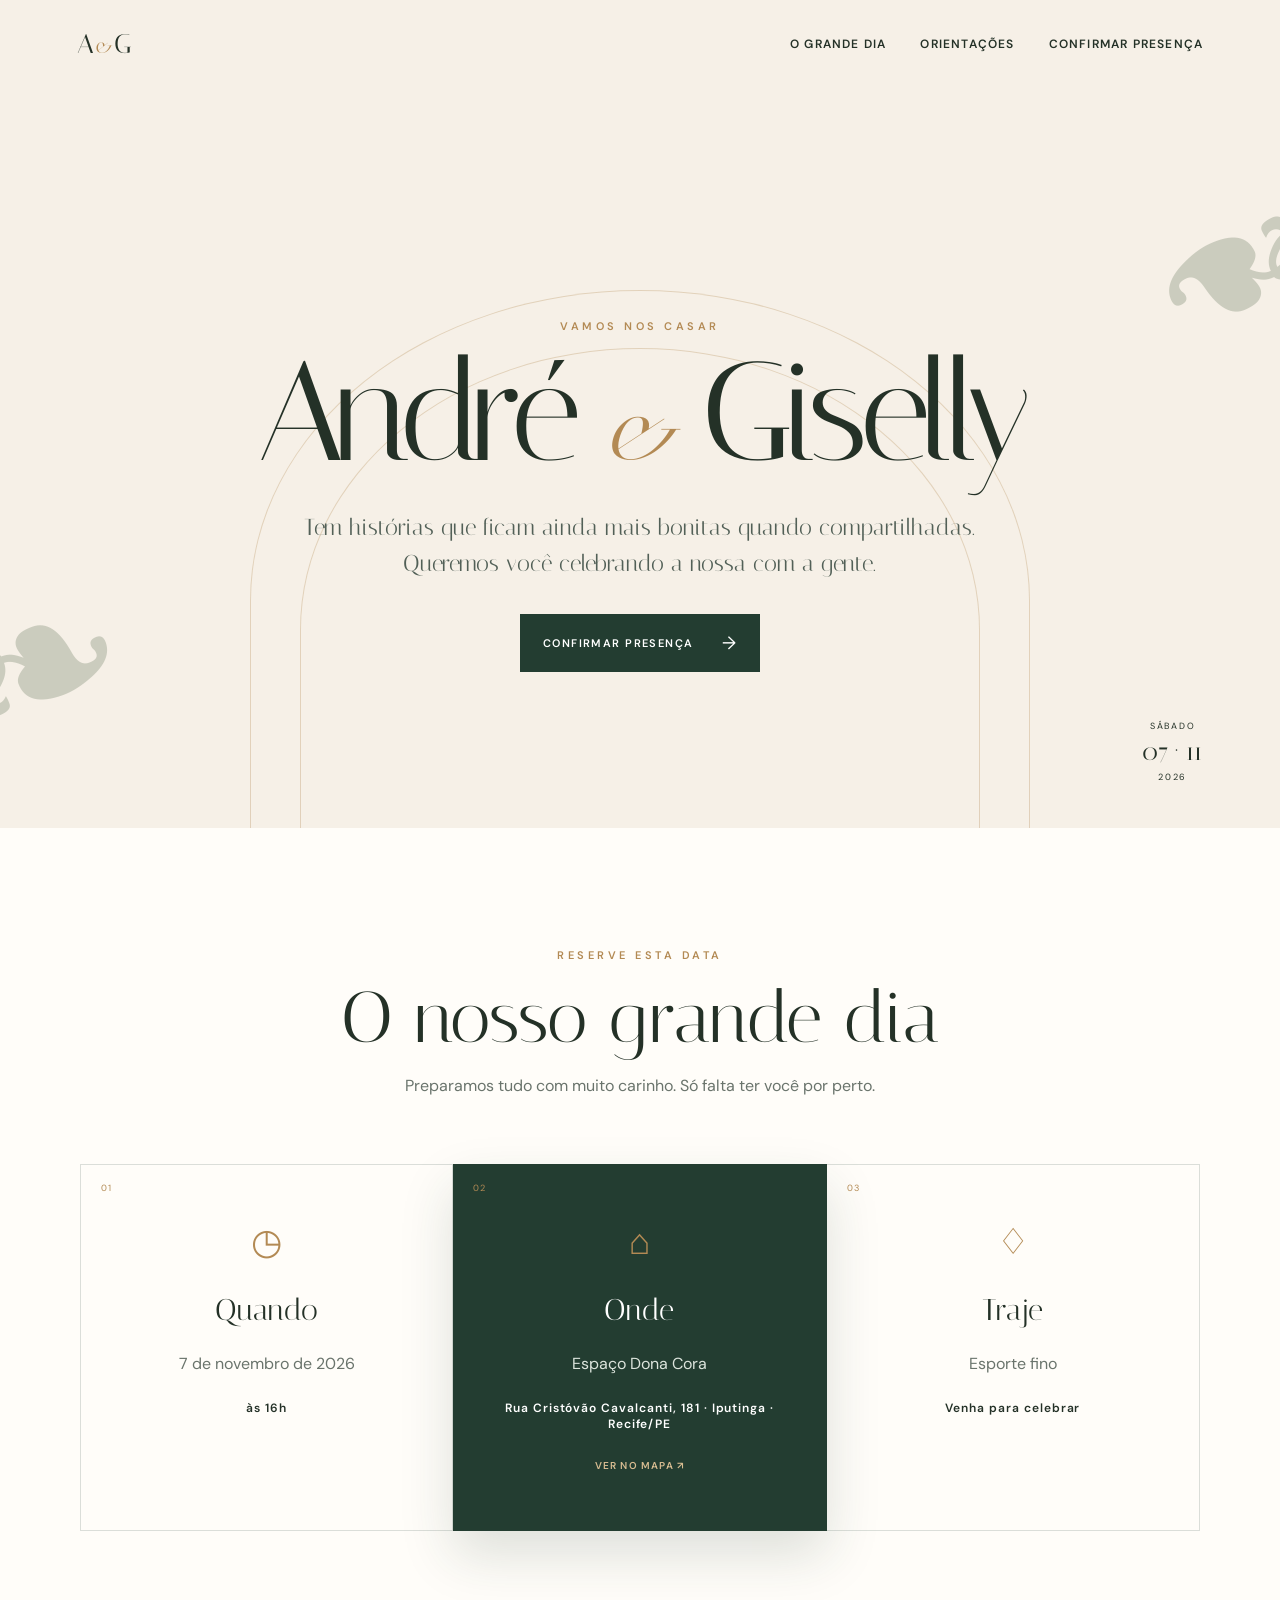
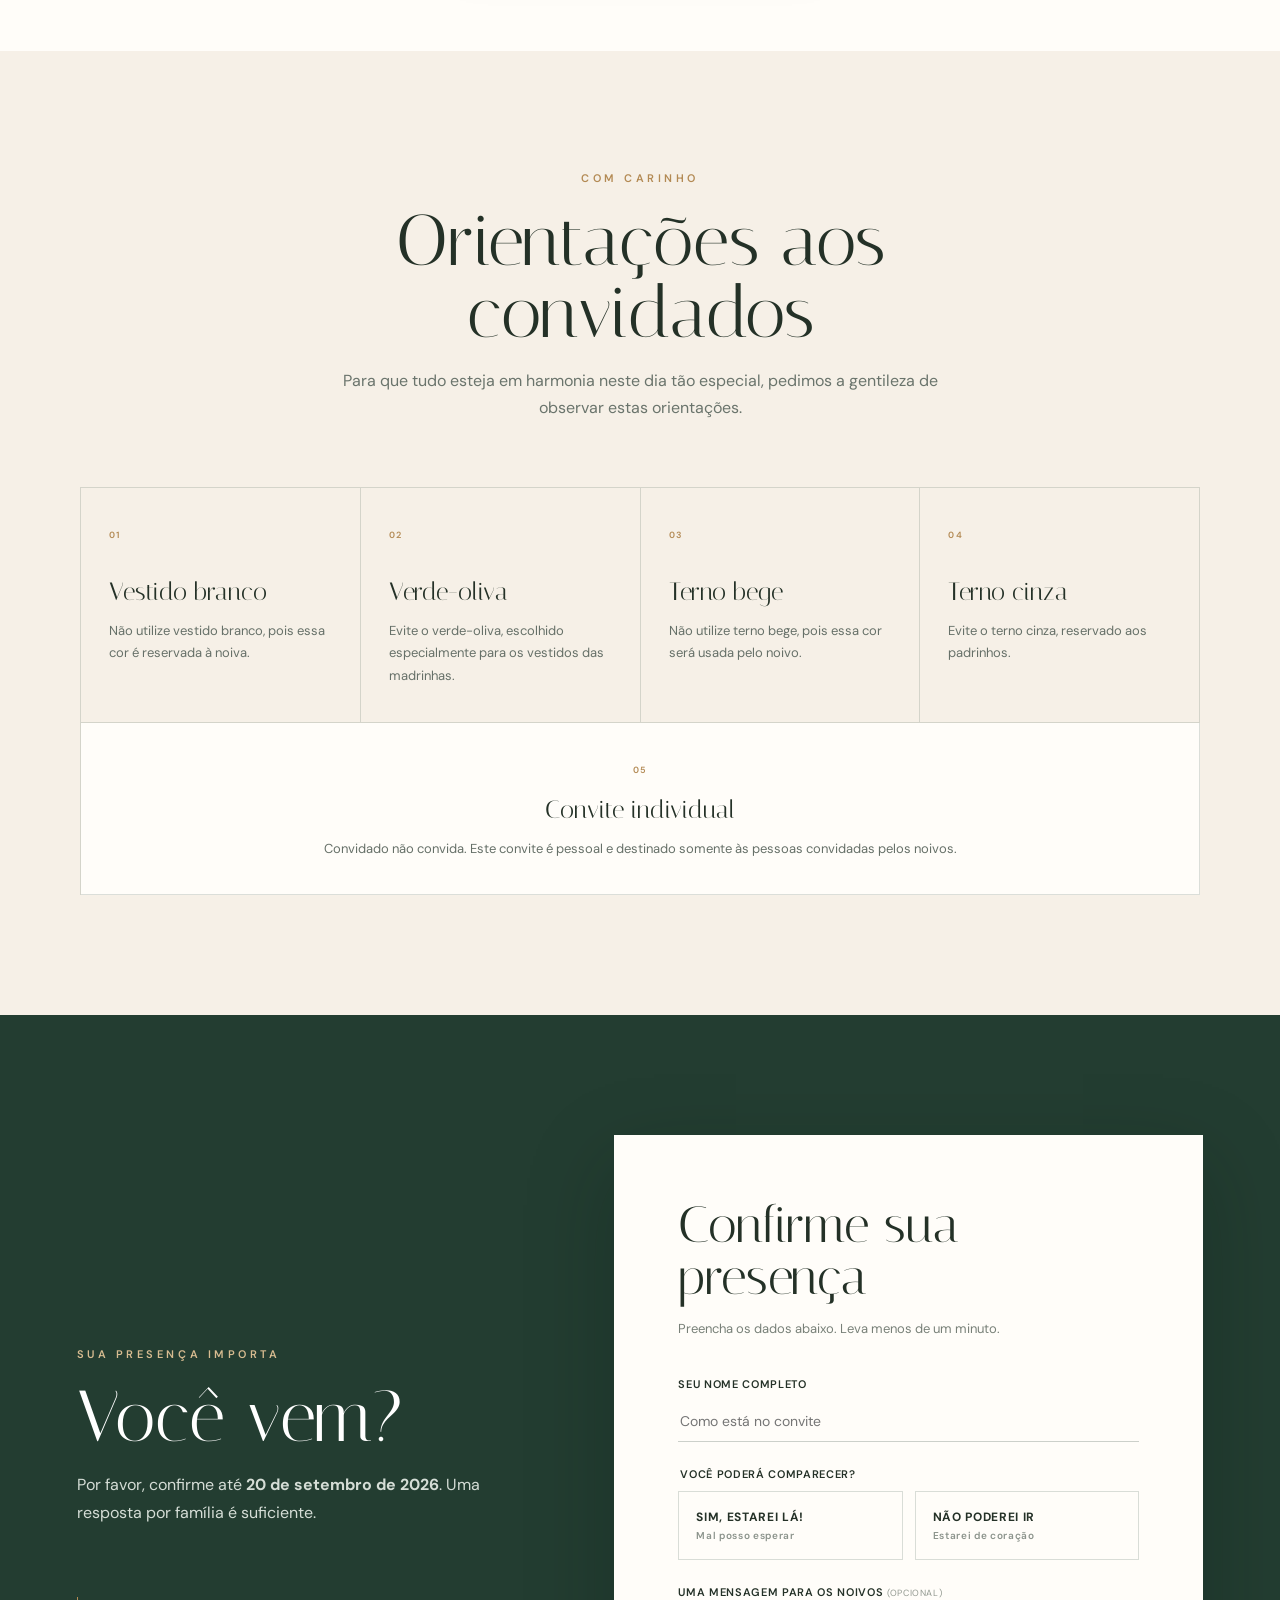
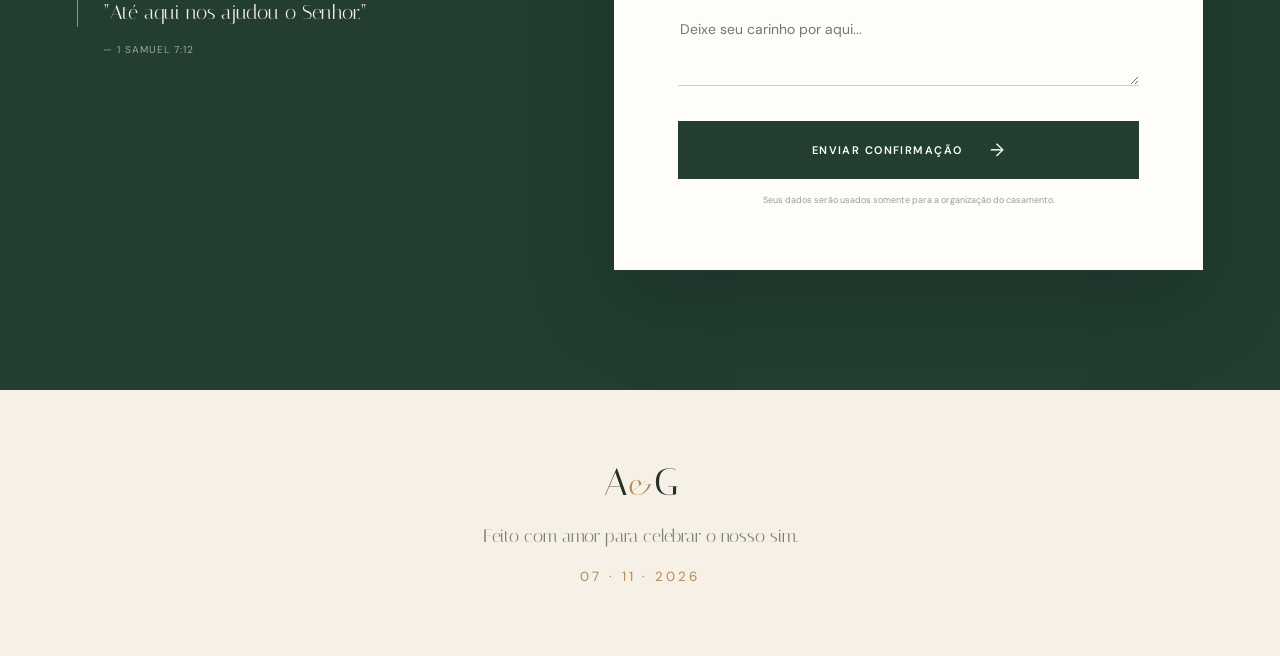
==== index.html @ a77121a8 "Adiciona links personalizados por família" ====
<!doctype html>
<html lang="pt-BR">
  <head>
    <meta charset="UTF-8" />
    <meta name="viewport" content="width=device-width, initial-scale=1.0" />
    <meta name="theme-color" content="#f7f2ea" />
    <meta name="description" content="Confirmação de presença para o nosso casamento." />
    <title>Nosso casamento | Confirme sua presença</title>
    <link rel="preconnect" href="https://fonts.googleapis.com" />
    <link rel="preconnect" href="https://fonts.gstatic.com" crossorigin />
    <link href="https://fonts.googleapis.com/css2?family=DM+Sans:wght@400;500;600&family=Italiana&display=swap" rel="stylesheet" />
    <link rel="stylesheet" href="styles.css" />
  </head>
  <body>
    <header class="hero" id="inicio">
      <nav class="nav" aria-label="Navegação principal">
        <a class="monogram" href="#inicio" aria-label="Início">A<span>&</span>G</a>
        <div class="nav-links">
          <a href="#detalhes">O grande dia</a>
          <a href="#orientacoes">Orientações</a>
          <a href="#confirmacao">Confirmar presença</a>
        </div>
      </nav>

      <div class="hero-art" aria-hidden="true">
        <div class="arch arch-one"></div>
        <div class="arch arch-two"></div>
        <span class="botanical botanical-one">❧</span>
        <span class="botanical botanical-two">❧</span>
      </div>

      <div class="hero-content reveal">
        <p class="eyebrow">Vamos nos casar</p>
        <h1><span id="nome-noiva">André</span> <i>&</i> <span id="nome-noivo">Giselly</span></h1>
        <p class="family-greeting hidden" id="family-greeting">Este convite foi preparado especialmente para <strong id="family-name"></strong>.</p>
        <p class="intro">Tem histórias que ficam ainda mais bonitas quando compartilhadas.<br />Queremos você celebrando a nossa com a gente.</p>
        <a class="button button-primary" href="#confirmacao">Confirmar presença <span>→</span></a>
      </div>

      <div class="hero-date" aria-label="Data do casamento">
        <span id="dia-semana">Sábado</span>
        <strong id="dia-mes">07 · 11</strong>
        <span id="ano">2026</span>
      </div>
    </header>

    <main>
      <section class="details section" id="detalhes">
        <div class="section-heading reveal">
          <p class="eyebrow">Reserve esta data</p>
          <h2>O nosso grande dia</h2>
          <p>Preparamos tudo com muito carinho. Só falta ter você por perto.</p>
        </div>

        <div class="detail-grid">
          <article class="detail-card reveal">
            <span class="card-number">01</span>
            <div class="line-icon" aria-hidden="true">◷</div>
            <h3>Quando</h3>
            <p id="data-completa">7 de novembro de 2026</p>
            <strong id="horario">às 16h</strong>
          </article>
          <article class="detail-card featured reveal">
            <span class="card-number">02</span>
            <div class="line-icon" aria-hidden="true">⌂</div>
            <h3>Onde</h3>
            <p id="local">Espaço Dona Cora</p>
            <strong id="endereco">Rua Cristóvão Cavalcanti, 181 · Iputinga · Recife/PE</strong>
            <a id="mapa-link" href="https://maps.google.com" target="_blank" rel="noreferrer">Ver no mapa ↗</a>
          </article>
          <article class="detail-card reveal">
            <span class="card-number">03</span>
            <div class="line-icon" aria-hidden="true">♢</div>
            <h3>Traje</h3>
            <p id="traje">Esporte fino</p>
            <strong>Venha para celebrar</strong>
          </article>
        </div>
      </section>

      <section class="guidelines section" id="orientacoes">
        <div class="section-heading reveal">
          <p class="eyebrow">Com carinho</p>
          <h2>Orientações aos convidados</h2>
          <p>Para que tudo esteja em harmonia neste dia tão especial, pedimos a gentileza de observar estas orientações.</p>
        </div>

        <div class="guideline-grid">
          <article class="guideline-card reveal">
            <span>01</span>
            <h3>Vestido branco</h3>
            <p>Não utilize vestido branco, pois essa cor é reservada à noiva.</p>
          </article>
          <article class="guideline-card reveal">
            <span>02</span>
            <h3>Verde-oliva</h3>
            <p>Evite o verde-oliva, escolhido especialmente para os vestidos das madrinhas.</p>
          </article>
          <article class="guideline-card reveal">
            <span>03</span>
            <h3>Terno bege</h3>
            <p>Não utilize terno bege, pois essa cor será usada pelo noivo.</p>
          </article>
          <article class="guideline-card reveal">
            <span>04</span>
            <h3>Terno cinza</h3>
            <p>Evite o terno cinza, reservado aos padrinhos.</p>
          </article>
          <article class="guideline-card invitation-note reveal">
            <span>05</span>
            <h3>Convite individual</h3>
            <p>Convidado não convida. Este convite é pessoal e destinado somente às pessoas convidadas pelos noivos.</p>
          </article>
        </div>
      </section>

      <section class="rsvp section" id="confirmacao">
        <div class="rsvp-copy reveal">
          <p class="eyebrow light">Sua presença importa</p>
          <h2>Você vem?</h2>
          <p>Por favor, confirme até <strong id="prazo">20 de setembro de 2026</strong>. Uma resposta por família é suficiente.</p>
          <blockquote>“Até aqui nos ajudou o Senhor.”</blockquote>
          <span>— 1 Samuel 7:12</span>
        </div>

        <div class="form-card reveal">
          <div id="form-view">
            <div class="form-header">
              <h2>Confirme sua presença</h2>
              <p>Preencha os dados abaixo. Leva menos de um minuto.</p>
            </div>

            <form id="rsvp-form">
              <div class="field">
                <label for="nome">Seu nome completo</label>
                <input id="nome" name="nome" type="text" autocomplete="name" placeholder="Como está no convite" required />
              </div>

              <fieldset class="field">
                <legend>Você poderá comparecer?</legend>
                <div class="choice-row">
                  <label class="choice">
                    <input type="radio" name="presenca" value="Sim" required />
                    <span><b>Sim, estarei lá!</b><small>Mal posso esperar</small></span>
                  </label>
                  <label class="choice">
                    <input type="radio" name="presenca" value="Não" required />
                    <span><b>Não poderei ir</b><small>Estarei de coração</small></span>
                  </label>
                </div>
              </fieldset>

              <div class="field">
                <label for="mensagem">Uma mensagem para os noivos <em>(opcional)</em></label>
                <textarea id="mensagem" name="mensagem" rows="3" placeholder="Deixe seu carinho por aqui..."></textarea>
              </div>

              <button class="button button-submit" type="submit">Enviar confirmação <span>→</span></button>
              <p class="privacy">Seus dados serão usados somente para a organização do casamento.</p>
            </form>
          </div>

          <div class="success hidden" id="success-view" role="status" aria-live="polite">
            <div class="success-mark">✓</div>
            <p class="eyebrow">Resposta recebida</p>
            <h2 id="success-title">Obrigado!</h2>
            <p id="success-message">Sua confirmação foi registrada com carinho.</p>
            <button class="text-button" id="edit-response" type="button">Editar minha resposta</button>
          </div>
        </div>
      </section>
    </main>

    <footer>
      <div class="monogram footer-mark">A<span>&</span>G</div>
      <p>Feito com amor para celebrar o nosso sim.</p>
      <small id="footer-date">07 · 11 · 2026</small>
    </footer>

    <script src="config.js"></script>
    <script src="script.js"></script>
  </body>
</html>
---- styles.css ----
:root {
  --cream: #f6f0e7;
  --paper: #fffdf9;
  --ink: #243127;
  --sage: #6f8068;
  --forest: #233d31;
  --gold: #b38a54;
  --line: rgba(35, 61, 49, 0.16);
  --serif: "Italiana", Georgia, serif;
  --sans: "DM Sans", Arial, sans-serif;
}

* { box-sizing: border-box; }
html { scroll-behavior: smooth; }
body { margin: 0; color: var(--ink); background: var(--cream); font-family: var(--sans); }
body { overflow-x: hidden; }
a { color: inherit; }
.hidden { display: none !important; }

.hero { min-height: 92vh; position: relative; overflow: hidden; display: grid; place-items: center; padding: 120px 6vw 90px; background: var(--cream); }
.nav { position: absolute; z-index: 4; top: 0; left: 0; width: 100%; padding: 28px 6vw; display: flex; align-items: center; justify-content: space-between; }
.monogram { font-family: var(--serif); font-size: 27px; text-decoration: none; letter-spacing: -.08em; }
.monogram span { color: var(--gold); font-size: .7em; margin: 0 4px; }
.nav-links { display: flex; gap: 34px; }
.nav-links a { font-size: 12px; font-weight: 600; letter-spacing: .1em; text-decoration: none; text-transform: uppercase; }
.nav-links a:hover { color: var(--gold); }

.hero-content { z-index: 2; text-align: center; max-width: 900px; }
.eyebrow { margin: 0 0 20px; color: var(--gold); font-size: 11px; font-weight: 600; letter-spacing: .32em; text-transform: uppercase; }
.hero h1 { margin: 0; font-family: var(--serif); font-size: clamp(72px, 11vw, 150px); font-weight: 400; letter-spacing: -.06em; line-height: .85; }
.hero h1 i { color: var(--gold); font-size: .55em; font-weight: 400; }
.family-greeting { max-width: 620px; margin: 28px auto -15px; color: var(--forest); font-size: 12px; letter-spacing: .08em; line-height: 1.6; text-transform: uppercase; }
.family-greeting strong { color: var(--gold); font-weight: 600; }
.intro { margin: 38px auto 32px; color: #526057; font-family: var(--serif); font-size: clamp(18px, 2vw, 23px); line-height: 1.55; }
.button { border: 0; cursor: pointer; display: inline-flex; justify-content: center; align-items: center; gap: 28px; padding: 17px 23px; font: 600 11px var(--sans); letter-spacing: .13em; text-decoration: none; text-transform: uppercase; transition: .25s ease; }
.button-primary, .button-submit { color: white; background: var(--forest); }
.button:hover { transform: translateY(-2px); background: var(--gold); }
.button span { font-size: 18px; font-weight: 400; }

.hero-art .arch { position: absolute; border: 1px solid rgba(179, 138, 84, .3); border-bottom: 0; border-radius: 50% 50% 0 0; }
.arch-one { width: min(70vw, 780px); height: 75%; left: 50%; bottom: -10%; transform: translateX(-50%); }
.arch-two { width: min(61vw, 680px); height: 68%; left: 50%; bottom: -10%; transform: translateX(-50%); }
.botanical { position: absolute; color: rgba(111, 128, 104, .32); font-size: 210px; font-family: serif; }
.botanical-one { left: -50px; bottom: 5%; transform: rotate(-20deg); }
.botanical-two { right: -45px; top: 18%; transform: rotate(155deg); }
.hero-date { position: absolute; right: 6vw; bottom: 45px; display: grid; text-align: center; text-transform: uppercase; }
.hero-date span { font-size: 9px; letter-spacing: .2em; }
.hero-date strong { padding: 5px 0; font-family: var(--serif); font-size: 25px; font-weight: 400; }

.section { padding: 120px 6vw; }
.details { background: var(--paper); }
.section-heading { max-width: 650px; margin: 0 auto 65px; text-align: center; }
.section-heading h2, .rsvp h2, .form-header h2, .success h2 { margin: 0 0 18px; font: 400 clamp(44px, 6vw, 72px)/1 var(--serif); }
.section-heading > p:last-child { color: #6a746c; line-height: 1.7; }
.detail-grid { display: grid; grid-template-columns: repeat(3, 1fr); max-width: 1120px; margin: auto; }
.detail-card { min-height: 330px; position: relative; padding: 56px 38px; border: 1px solid var(--line); text-align: center; }
.detail-card + .detail-card { border-left: 0; }
.detail-card.featured { color: white; background: var(--forest); transform: translateY(-16px); border-color: var(--forest); box-shadow: 0 24px 50px rgba(35, 61, 49, .15); }
.card-number { position: absolute; top: 17px; left: 20px; color: var(--gold); font-size: 9px; letter-spacing: .12em; }
.line-icon { height: 57px; color: var(--gold); font: 36px var(--serif); }
.detail-card h3 { margin: 14px 0 24px; font: 400 30px var(--serif); }
.detail-card p { min-height: 40px; margin: 0 0 8px; color: #6a746c; line-height: 1.5; }
.detail-card.featured p { color: #dce4dc; }
.detail-card strong { display: block; font-size: 12px; font-weight: 600; letter-spacing: .08em; }
.detail-card a { display: inline-block; margin-top: 27px; color: #d7bc91; font-size: 10px; font-weight: 600; letter-spacing: .12em; text-decoration: none; text-transform: uppercase; }

.guidelines { background: var(--cream); }
.guideline-grid { display: grid; grid-template-columns: repeat(4, 1fr); max-width: 1120px; margin: auto; border-top: 1px solid var(--line); border-left: 1px solid var(--line); }
.guideline-card { min-height: 235px; padding: 34px 28px; border-right: 1px solid var(--line); border-bottom: 1px solid var(--line); }
.guideline-card > span { color: var(--gold); font-size: 9px; font-weight: 600; letter-spacing: .16em; }
.guideline-card h3 { margin: 35px 0 14px; font: 400 25px/1.15 var(--serif); }
.guideline-card p { margin: 0; color: #667068; font-size: 13px; line-height: 1.7; }
.guideline-card.invitation-note { grid-column: 1 / -1; min-height: auto; text-align: center; background: var(--paper); }
.guideline-card.invitation-note h3 { margin-top: 18px; }
.guideline-card.invitation-note p { max-width: 650px; margin: auto; }

.rsvp { display: grid; grid-template-columns: .85fr 1.15fr; gap: 8vw; align-items: center; color: white; background: var(--forest); }
.eyebrow.light { color: #d7bc91; }
.rsvp-copy > p:nth-of-type(2) { max-width: 440px; color: #d5ddd6; line-height: 1.75; }
.rsvp-copy blockquote { margin: 70px 0 10px; padding-left: 25px; border-left: 1px solid var(--gold); color: #f5eee4; font: 400 20px/1.5 var(--serif); }
.rsvp-copy > span { margin-left: 26px; color: #9baa9e; font-size: 10px; letter-spacing: .1em; text-transform: uppercase; }
.form-card { min-height: 650px; padding: clamp(30px, 5vw, 64px); color: var(--ink); background: var(--paper); box-shadow: 0 30px 80px rgba(8, 25, 18, .25); }
.form-header { margin-bottom: 40px; }
.form-header > span { float: right; color: var(--gold); font: 28px var(--serif); letter-spacing: .1em; }
.form-header h2 { font-size: clamp(37px, 4vw, 52px); }
.form-header p { color: #788078; font-size: 13px; }
.field { margin: 0 0 25px; padding: 0; border: 0; }
.field label, .field legend { display: block; margin-bottom: 10px; font-size: 11px; font-style: normal; font-weight: 600; letter-spacing: .06em; text-transform: uppercase; }
.field em { color: #929990; font-size: 9px; font-style: normal; font-weight: 400; }
input, select, textarea { width: 100%; border: 0; border-bottom: 1px solid #ccd0ca; border-radius: 0; outline: 0; padding: 11px 2px; color: var(--ink); background: transparent; font: 14px var(--sans); }
textarea { resize: vertical; }
input:focus, select:focus, textarea:focus { border-color: var(--gold); }
input[readonly] { color: #59665c; background: #f7f3ec; cursor: default; }
.field > small { display: block; margin-top: 7px; color: #929990; font-size: 10px; }
.choice-row { display: grid; grid-template-columns: 1fr 1fr; gap: 12px; }
.choice { cursor: pointer; margin: 0 !important; }
.choice input { position: absolute; opacity: 0; pointer-events: none; }
.choice span { display: block; padding: 17px; border: 1px solid #d9ddd7; transition: .2s; }
.choice b, .choice small { display: block; }
.choice b { margin-bottom: 4px; font-size: 12px; }
.choice small { color: #8b938b; font-size: 10px; text-transform: none; }
.choice input:checked + span { border-color: var(--gold); background: #f8f2e9; box-shadow: inset 0 0 0 1px var(--gold); }
.button-submit { width: 100%; margin-top: 5px; }
.privacy { margin: 15px 0 0; color: #979e97; font-size: 9px; text-align: center; }
.success { min-height: 525px; display: flex; flex-direction: column; align-items: center; justify-content: center; text-align: center; }
.success-mark { width: 70px; height: 70px; display: grid; place-items: center; margin-bottom: 28px; border: 1px solid var(--gold); border-radius: 50%; color: var(--gold); font-size: 28px; }
.success p:last-of-type { max-width: 360px; color: #6f786f; line-height: 1.6; }
.text-button { margin-top: 25px; padding: 8px; border: 0; border-bottom: 1px solid var(--ink); cursor: pointer; background: transparent; color: var(--ink); font: 600 10px var(--sans); letter-spacing: .1em; text-transform: uppercase; }

footer { padding: 70px 20px; text-align: center; background: var(--cream); }
.footer-mark { margin-bottom: 20px; font-size: 38px; }
footer p { color: #788078; font: 18px var(--serif); }
footer small { color: var(--gold); letter-spacing: .22em; }
.reveal { opacity: 0; transform: translateY(18px); transition: opacity .7s ease, transform .7s ease; }
.reveal.visible { opacity: 1; transform: none; }

@media (max-width: 800px) {
  .nav { padding: 20px 22px; }
  .nav-links { gap: 0; }
  .nav-links a:not(:last-child) { display: none; }
  .nav-links a:last-child { display: block; padding: 11px 13px; border: 1px solid var(--forest); font-size: 9px; }
  .hero { min-height: 780px; padding: 105px 22px 100px; }
  .hero h1 { font-size: clamp(65px, 22vw, 100px); }
  .hero h1 span { display: block; }
  .hero h1 i { display: block; margin: 8px; }
  .arch-one { width: 120vw; }
  .arch-two { width: 100vw; }
  .hero-date { right: 24px; bottom: 28px; }
  .section { padding: 85px 22px; }
  .section-heading { margin-bottom: 42px; }
  .detail-grid { grid-template-columns: 1fr; gap: 14px; }
  .detail-card + .detail-card { border-left: 1px solid var(--line); }
  .detail-card.featured { transform: none; }
  .guideline-grid { grid-template-columns: 1fr 1fr; }
  .guideline-card.invitation-note { grid-column: 1 / -1; }
  .rsvp { grid-template-columns: 1fr; gap: 55px; }
  .rsvp-copy blockquote { margin-top: 45px; }
  .form-card { padding: 36px 24px; }
  .choice-row { grid-template-columns: 1fr; }
  input, select, textarea { font-size: 16px; }
}

@media (max-width: 520px) {
  .hero { min-height: 700px; }
  .hero h1 { font-size: clamp(58px, 20vw, 82px); }
  .hero-content .eyebrow { margin-bottom: 16px; }
  .intro { margin: 26px auto 25px; font-size: 17px; }
  .family-greeting { margin: 22px auto -8px; font-size: 10px; }
  .button-primary { width: 100%; max-width: 310px; }
  .hero-date { right: 18px; bottom: 20px; }
  .botanical { font-size: 140px; }
  .section { padding: 68px 18px; }
  .section-heading h2, .rsvp h2, .form-header h2, .success h2 { font-size: clamp(38px, 13vw, 52px); }
  .detail-card { min-height: auto; padding: 45px 24px 38px; }
  .guideline-grid { grid-template-columns: 1fr; }
  .guideline-card.invitation-note { grid-column: auto; text-align: left; }
  .guideline-card { min-height: auto; padding: 28px 24px; }
  .guideline-card h3 { margin-top: 20px; }
  .rsvp { gap: 38px; }
  .rsvp-copy blockquote { margin-top: 34px; }
  .form-card { min-height: 0; padding: 30px 18px; }
  .form-header { margin-bottom: 30px; }
  .form-header > span { float: none; display: block; margin-bottom: 12px; }
  .button-submit { gap: 16px; padding-inline: 14px; }
  footer { padding: 52px 18px; }
}

@media (prefers-reduced-motion: reduce) {
  html { scroll-behavior: auto; }
  *, *::before, *::after { transition: none !important; }
  .reveal { opacity: 1; transform: none; }
}
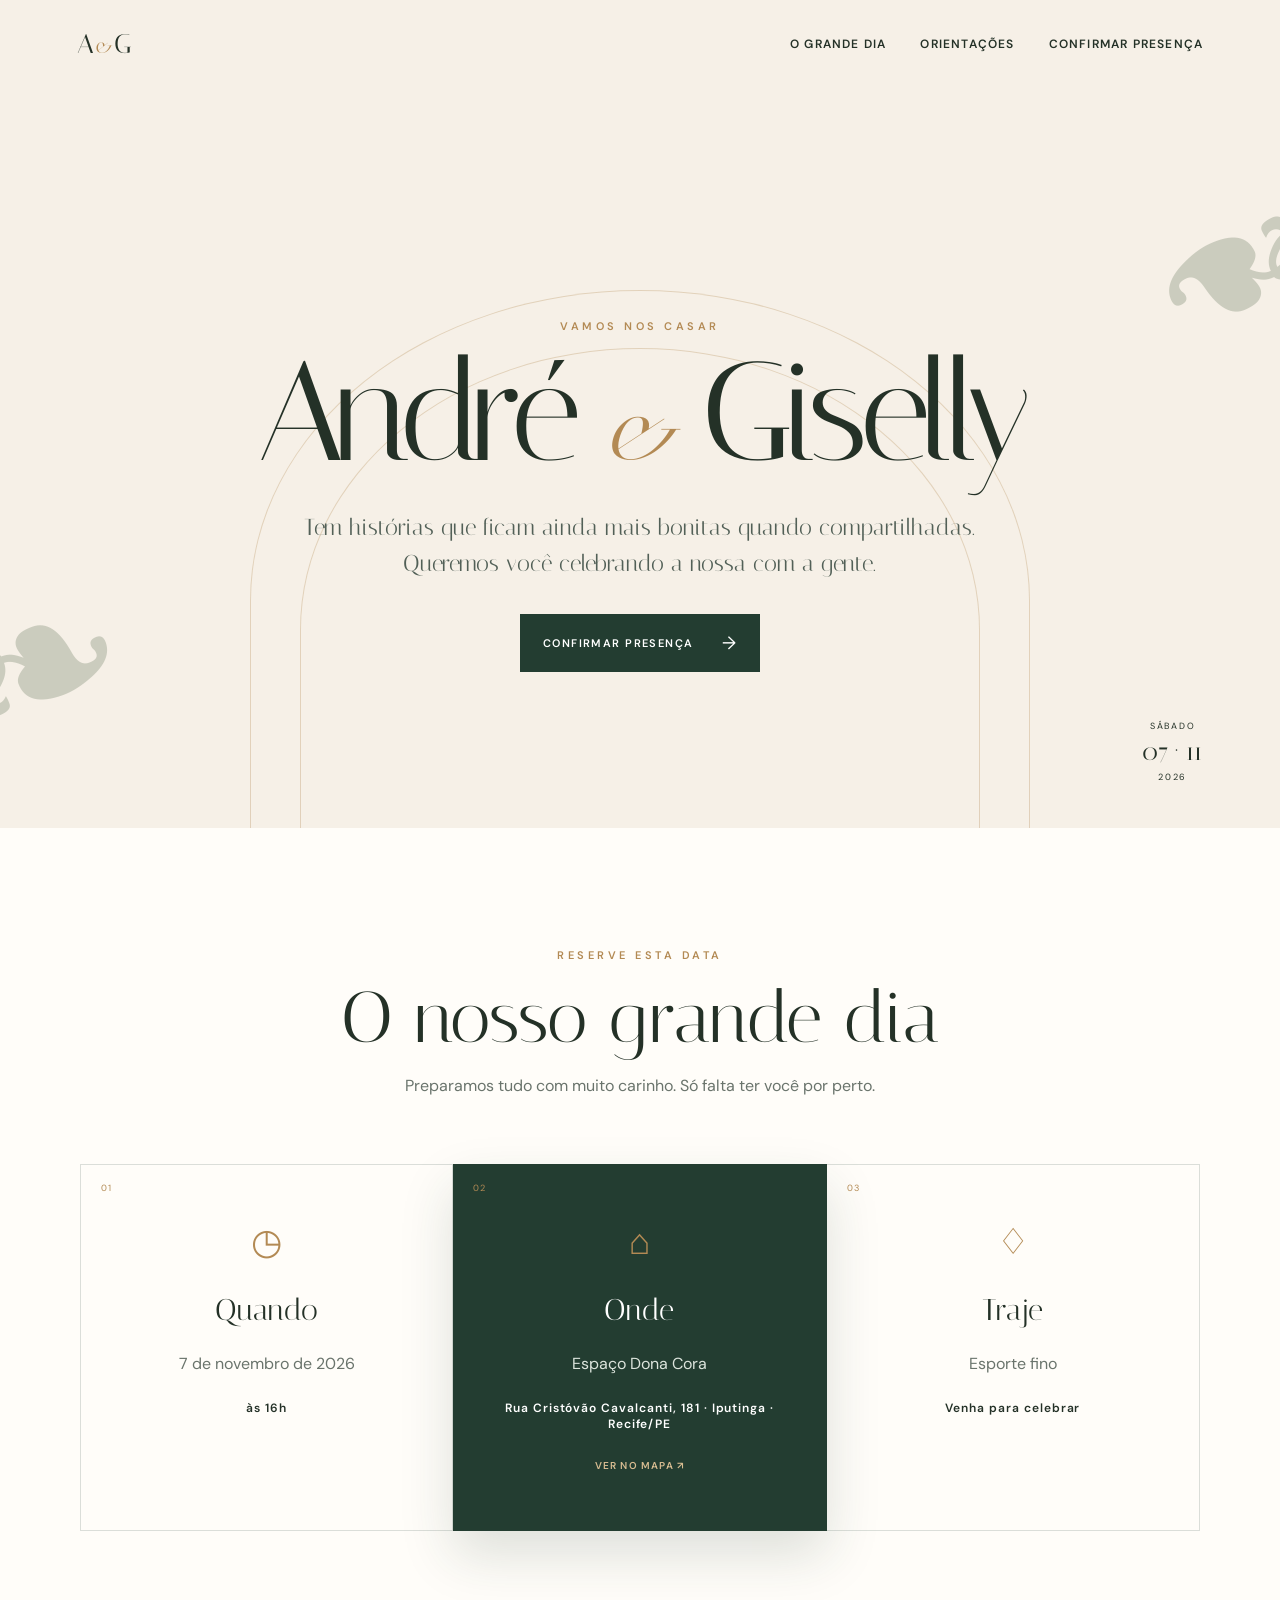
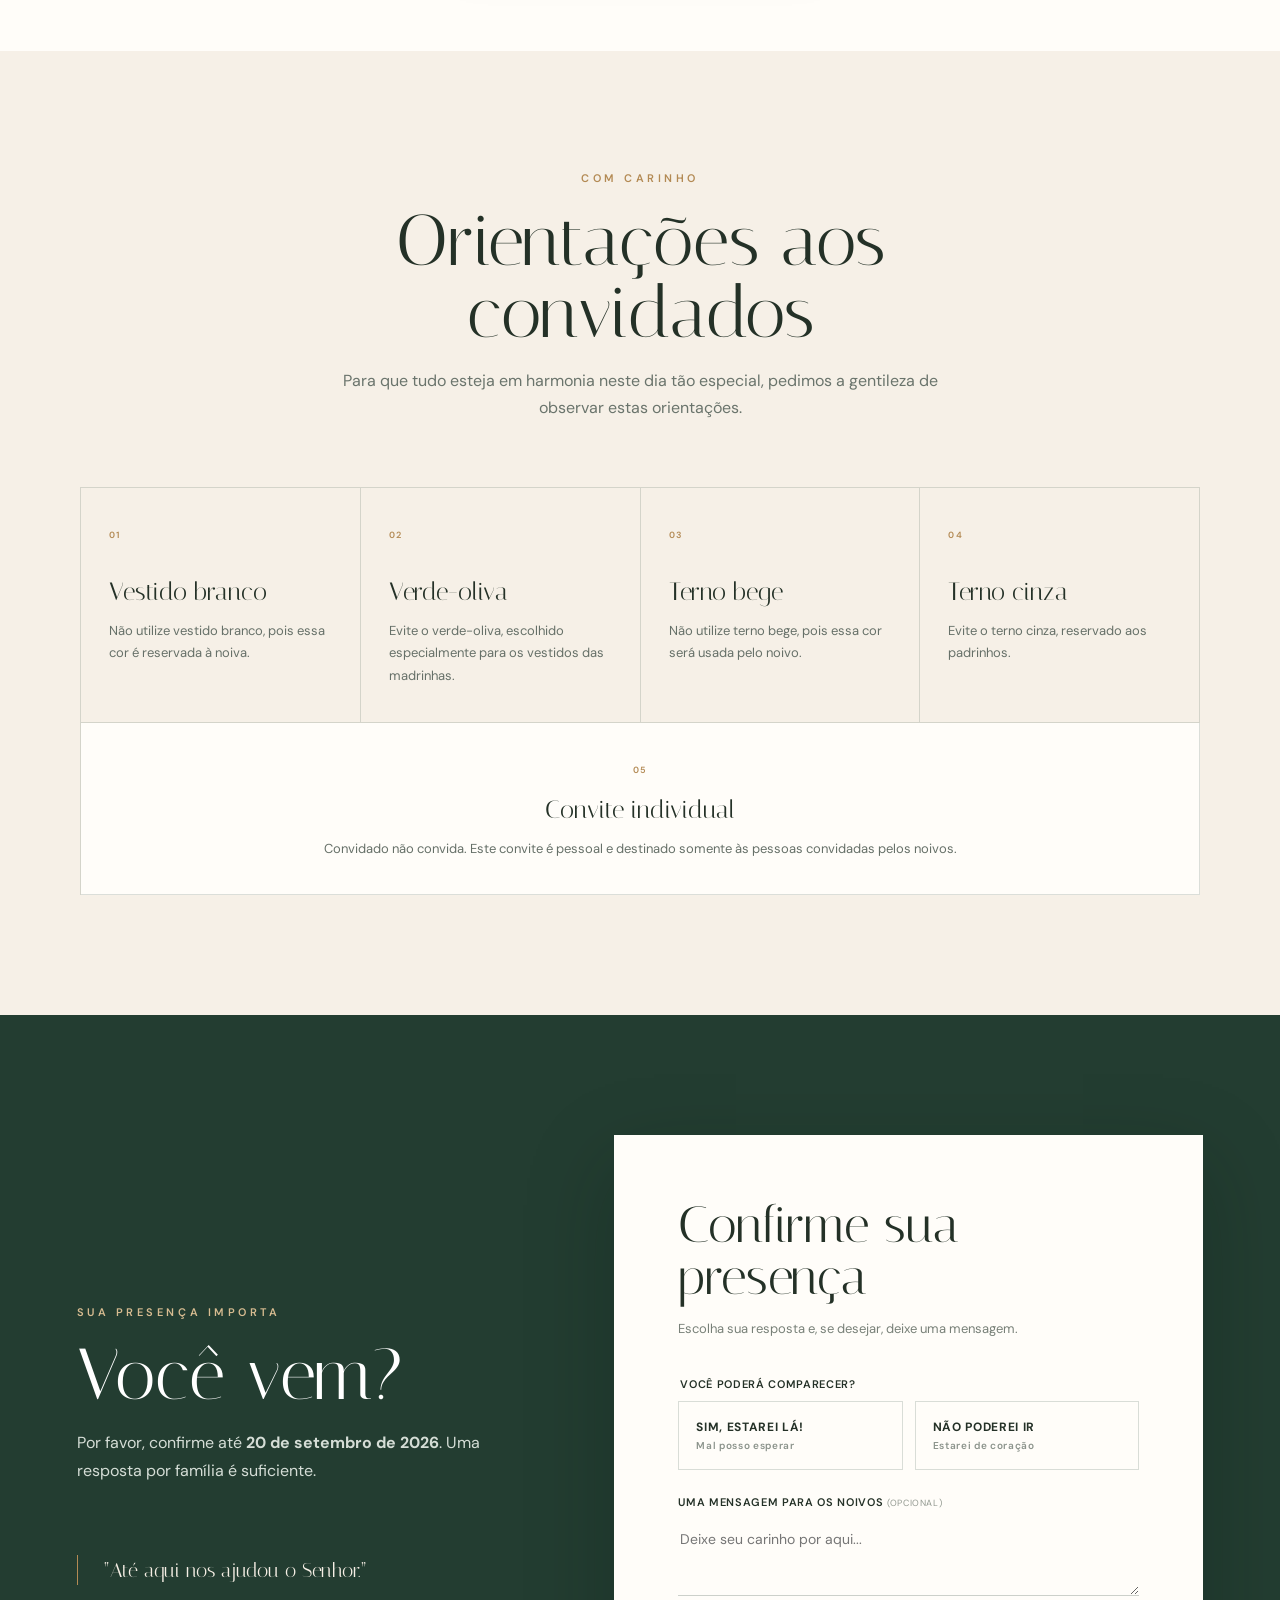
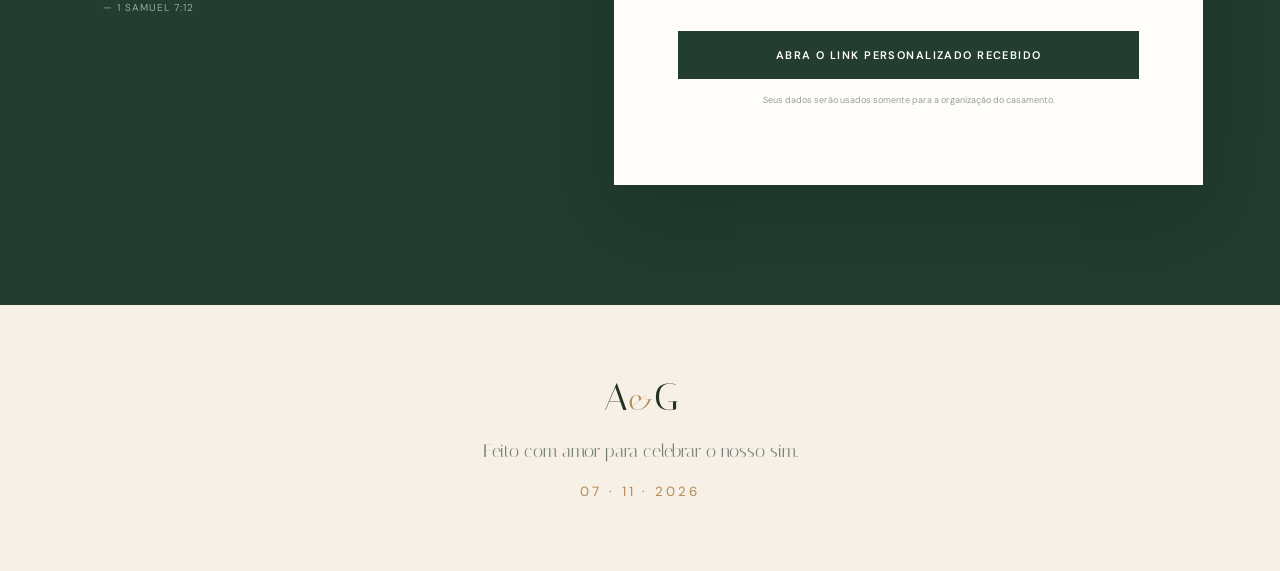
==== commit c0236734: "Personaliza convite com nomes dos convidados" ====
--- a/index.html
+++ b/index.html
@@ -9,7 +9,7 @@
     <link rel="preconnect" href="https://fonts.googleapis.com" />
     <link rel="preconnect" href="https://fonts.gstatic.com" crossorigin />
     <link href="https://fonts.googleapis.com/css2?family=DM+Sans:wght@400;500;600&family=Italiana&display=swap" rel="stylesheet" />
-    <link rel="stylesheet" href="styles.css" />
+    <link rel="stylesheet" href="styles.css?v=20260821-4" />
   </head>
   <body>
     <header class="hero" id="inicio">
@@ -32,7 +32,11 @@
       <div class="hero-content reveal">
         <p class="eyebrow">Vamos nos casar</p>
         <h1><span id="nome-noiva">André</span> <i>&</i> <span id="nome-noivo">Giselly</span></h1>
-        <p class="family-greeting hidden" id="family-greeting">Este convite foi preparado especialmente para <strong id="family-name"></strong>.</p>
+        <div class="guest-highlight hidden" id="guest-highlight">
+          <span>Convidamos com carinho</span>
+          <strong id="guest-names"></strong>
+          <small>para celebrar este momento conosco</small>
+        </div>
         <p class="intro">Tem histórias que ficam ainda mais bonitas quando compartilhadas.<br />Queremos você celebrando a nossa com a gente.</p>
         <a class="button button-primary" href="#confirmacao">Confirmar presença <span>→</span></a>
       </div>
@@ -127,15 +131,10 @@
           <div id="form-view">
             <div class="form-header">
               <h2>Confirme sua presença</h2>
-              <p>Preencha os dados abaixo. Leva menos de um minuto.</p>
+              <p>Escolha sua resposta e, se desejar, deixe uma mensagem.</p>
             </div>
 
             <form id="rsvp-form">
-              <div class="field">
-                <label for="nome">Seu nome completo</label>
-                <input id="nome" name="nome" type="text" autocomplete="name" placeholder="Como está no convite" required />
-              </div>
-
               <fieldset class="field">
                 <legend>Você poderá comparecer?</legend>
                 <div class="choice-row">
@@ -177,7 +176,7 @@
       <small id="footer-date">07 · 11 · 2026</small>
     </footer>
 
-    <script src="config.js"></script>
-    <script src="script.js"></script>
+    <script src="config.js?v=20260821-4"></script>
+    <script src="script.js?v=20260821-4"></script>
   </body>
 </html>
--- a/styles.css
+++ b/styles.css
@@ -29,8 +29,9 @@
 .eyebrow { margin: 0 0 20px; color: var(--gold); font-size: 11px; font-weight: 600; letter-spacing: .32em; text-transform: uppercase; }
 .hero h1 { margin: 0; font-family: var(--serif); font-size: clamp(72px, 11vw, 150px); font-weight: 400; letter-spacing: -.06em; line-height: .85; }
 .hero h1 i { color: var(--gold); font-size: .55em; font-weight: 400; }
-.family-greeting { max-width: 620px; margin: 28px auto -15px; color: var(--forest); font-size: 12px; letter-spacing: .08em; line-height: 1.6; text-transform: uppercase; }
-.family-greeting strong { color: var(--gold); font-weight: 600; }
+.guest-highlight { width: min(620px, 100%); margin: 30px auto -12px; padding: 22px 28px; border-top: 1px solid var(--gold); border-bottom: 1px solid var(--gold); background: rgba(255, 253, 249, .72); }
+.guest-highlight span, .guest-highlight small { display: block; color: #68736a; font-size: 9px; font-weight: 600; letter-spacing: .18em; text-transform: uppercase; }
+.guest-highlight strong { display: block; margin: 9px 0 8px; color: var(--forest); font: 400 clamp(28px, 4vw, 45px)/1.12 var(--serif); }
 .intro { margin: 38px auto 32px; color: #526057; font-family: var(--serif); font-size: clamp(18px, 2vw, 23px); line-height: 1.55; }
 .button { border: 0; cursor: pointer; display: inline-flex; justify-content: center; align-items: center; gap: 28px; padding: 17px 23px; font: 600 11px var(--sans); letter-spacing: .13em; text-decoration: none; text-transform: uppercase; transition: .25s ease; }
 .button-primary, .button-submit { color: white; background: var(--forest); }
@@ -145,7 +146,8 @@
   .hero h1 { font-size: clamp(58px, 20vw, 82px); }
   .hero-content .eyebrow { margin-bottom: 16px; }
   .intro { margin: 26px auto 25px; font-size: 17px; }
-  .family-greeting { margin: 22px auto -8px; font-size: 10px; }
+  .guest-highlight { margin: 22px auto -7px; padding: 18px 14px; }
+  .guest-highlight strong { font-size: clamp(27px, 9vw, 38px); }
   .button-primary { width: 100%; max-width: 310px; }
   .hero-date { right: 18px; bottom: 20px; }
   .botanical { font-size: 140px; }
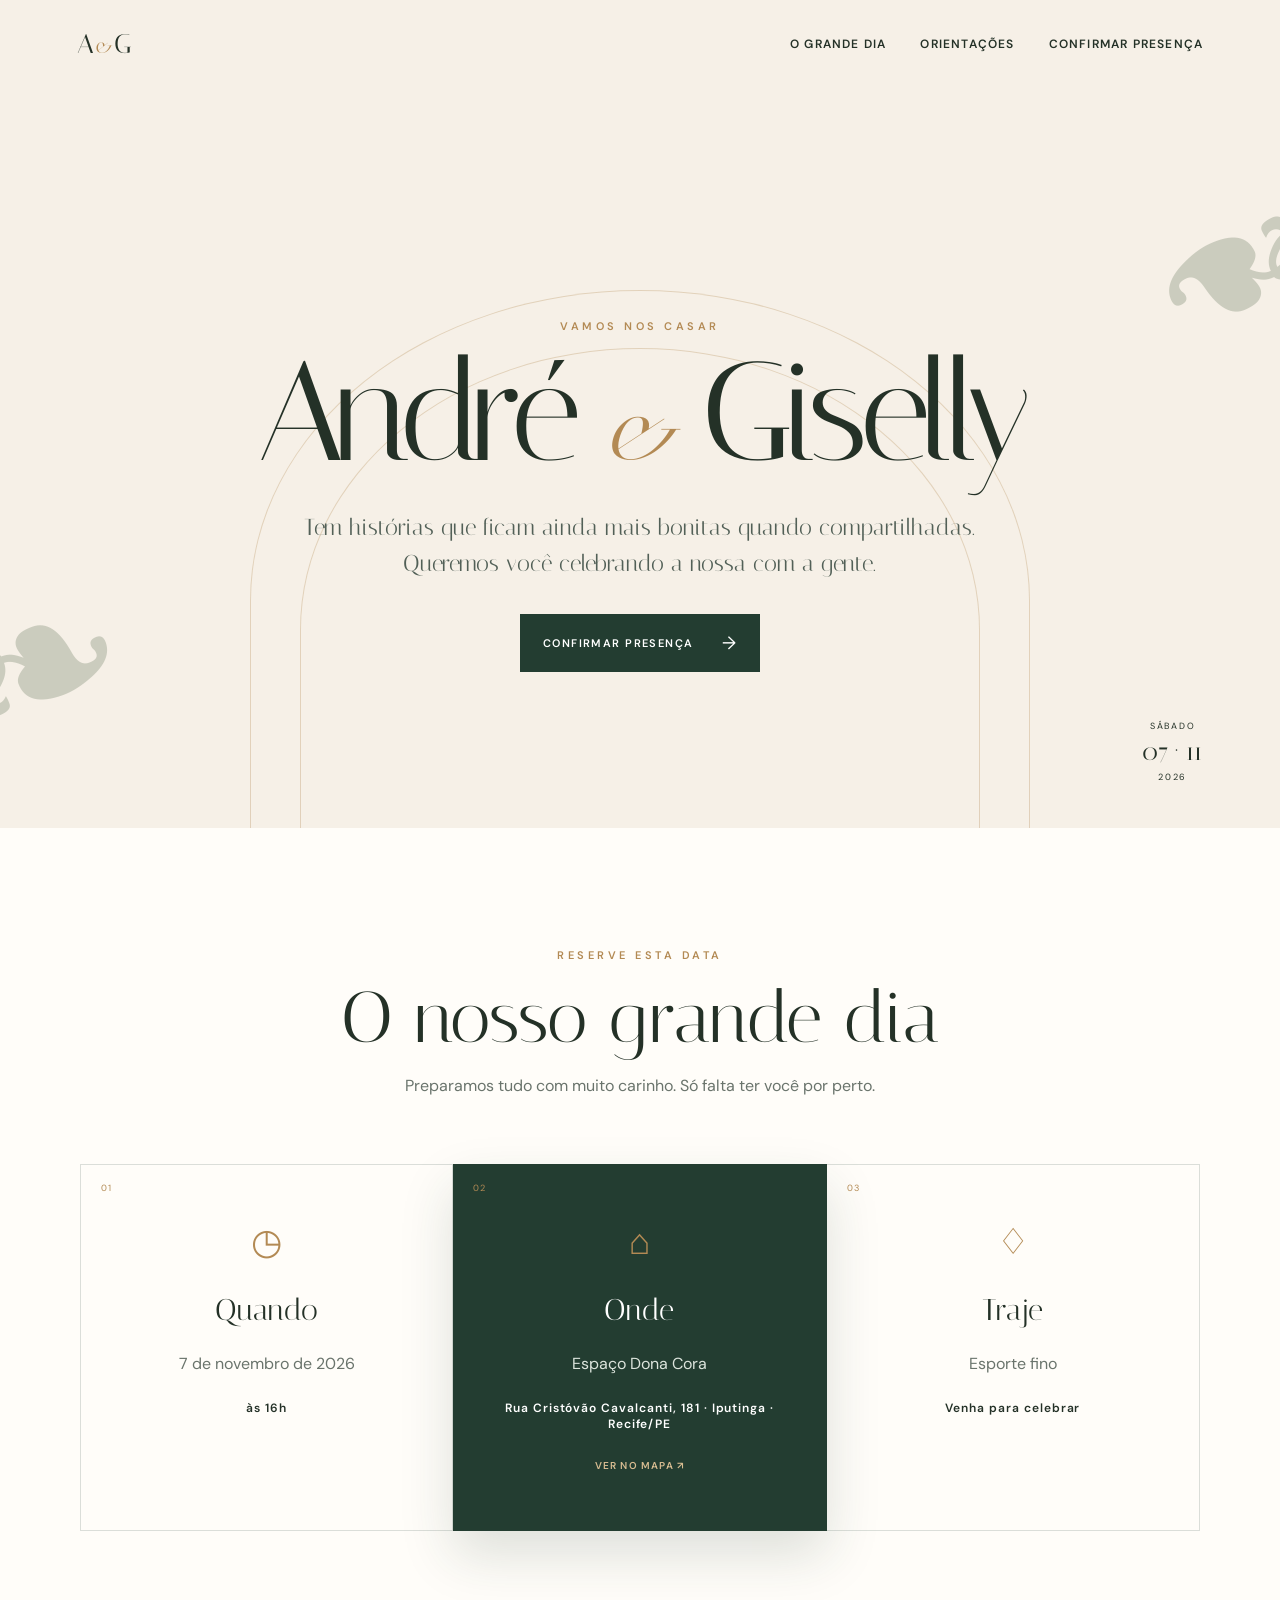
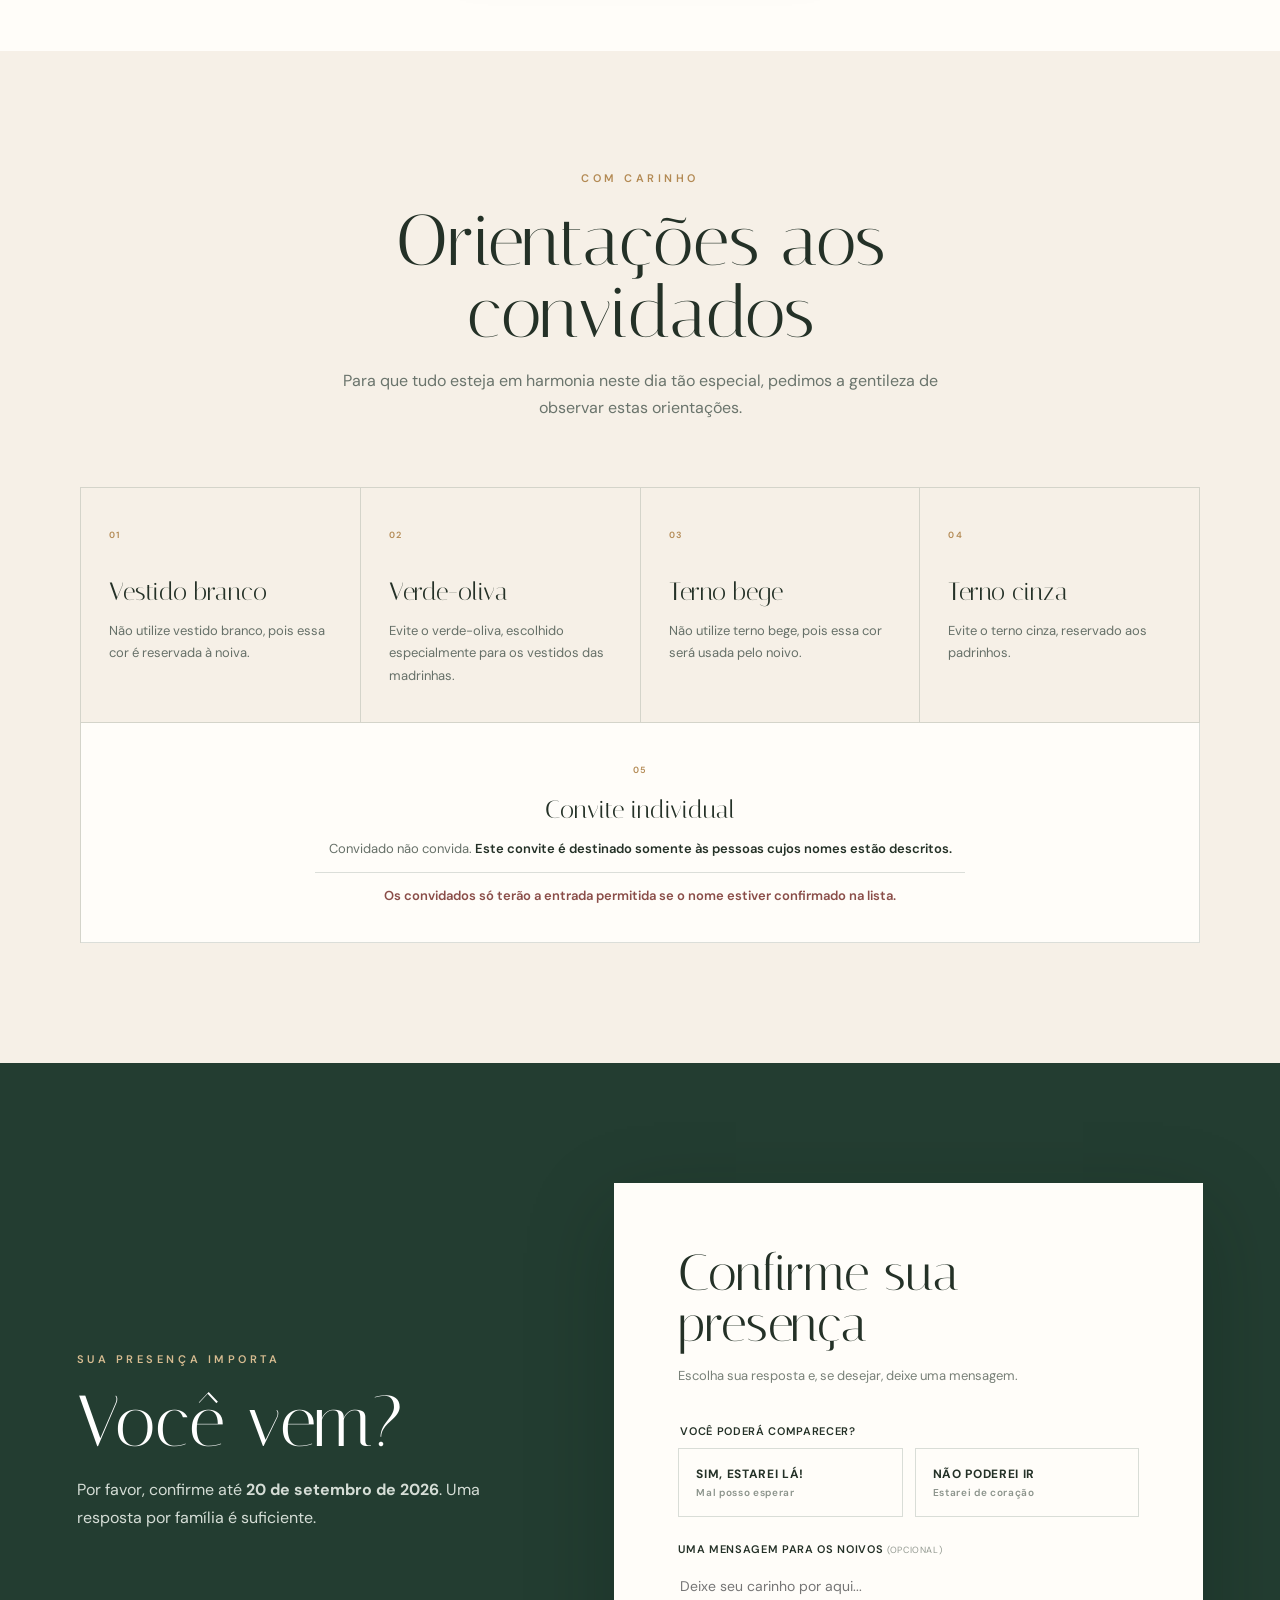
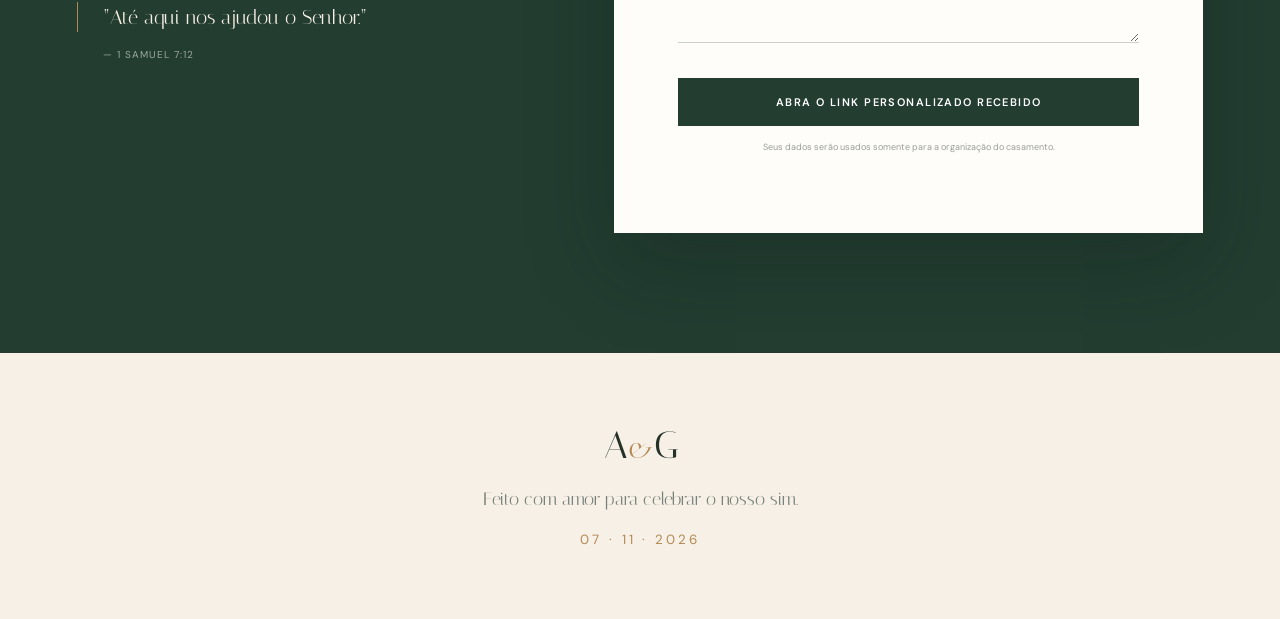
==== commit 784a3b9f: "Reforça regras de entrada no convite" ====
--- a/index.html
+++ b/index.html
@@ -9,7 +9,7 @@
     <link rel="preconnect" href="https://fonts.googleapis.com" />
     <link rel="preconnect" href="https://fonts.gstatic.com" crossorigin />
     <link href="https://fonts.googleapis.com/css2?family=DM+Sans:wght@400;500;600&family=Italiana&display=swap" rel="stylesheet" />
-    <link rel="stylesheet" href="styles.css?v=20260821-4" />
+    <link rel="stylesheet" href="styles.css?v=20260821-5" />
   </head>
   <body>
     <header class="hero" id="inicio">
@@ -113,7 +113,8 @@
           <article class="guideline-card invitation-note reveal">
             <span>05</span>
             <h3>Convite individual</h3>
-            <p>Convidado não convida. Este convite é pessoal e destinado somente às pessoas convidadas pelos noivos.</p>
+            <p>Convidado não convida. <strong>Este convite é destinado somente às pessoas cujos nomes estão descritos.</strong></p>
+            <p class="entry-warning">Os convidados só terão a entrada permitida se o nome estiver confirmado na lista.</p>
           </article>
         </div>
       </section>
@@ -176,7 +177,7 @@
       <small id="footer-date">07 · 11 · 2026</small>
     </footer>
 
-    <script src="config.js?v=20260821-4"></script>
-    <script src="script.js?v=20260821-4"></script>
+    <script src="config.js?v=20260821-5"></script>
+    <script src="script.js?v=20260821-5"></script>
   </body>
 </html>
--- a/styles.css
+++ b/styles.css
@@ -74,6 +74,8 @@
 .guideline-card.invitation-note { grid-column: 1 / -1; min-height: auto; text-align: center; background: var(--paper); }
 .guideline-card.invitation-note h3 { margin-top: 18px; }
 .guideline-card.invitation-note p { max-width: 650px; margin: auto; }
+.guideline-card.invitation-note p strong { color: var(--ink); font-weight: 600; }
+.guideline-card.invitation-note .entry-warning { margin-top: 12px; padding-top: 12px; border-top: 1px solid var(--line); color: #8a4d48; font-weight: 600; }
 
 .rsvp { display: grid; grid-template-columns: .85fr 1.15fr; gap: 8vw; align-items: center; color: white; background: var(--forest); }
 .eyebrow.light { color: #d7bc91; }
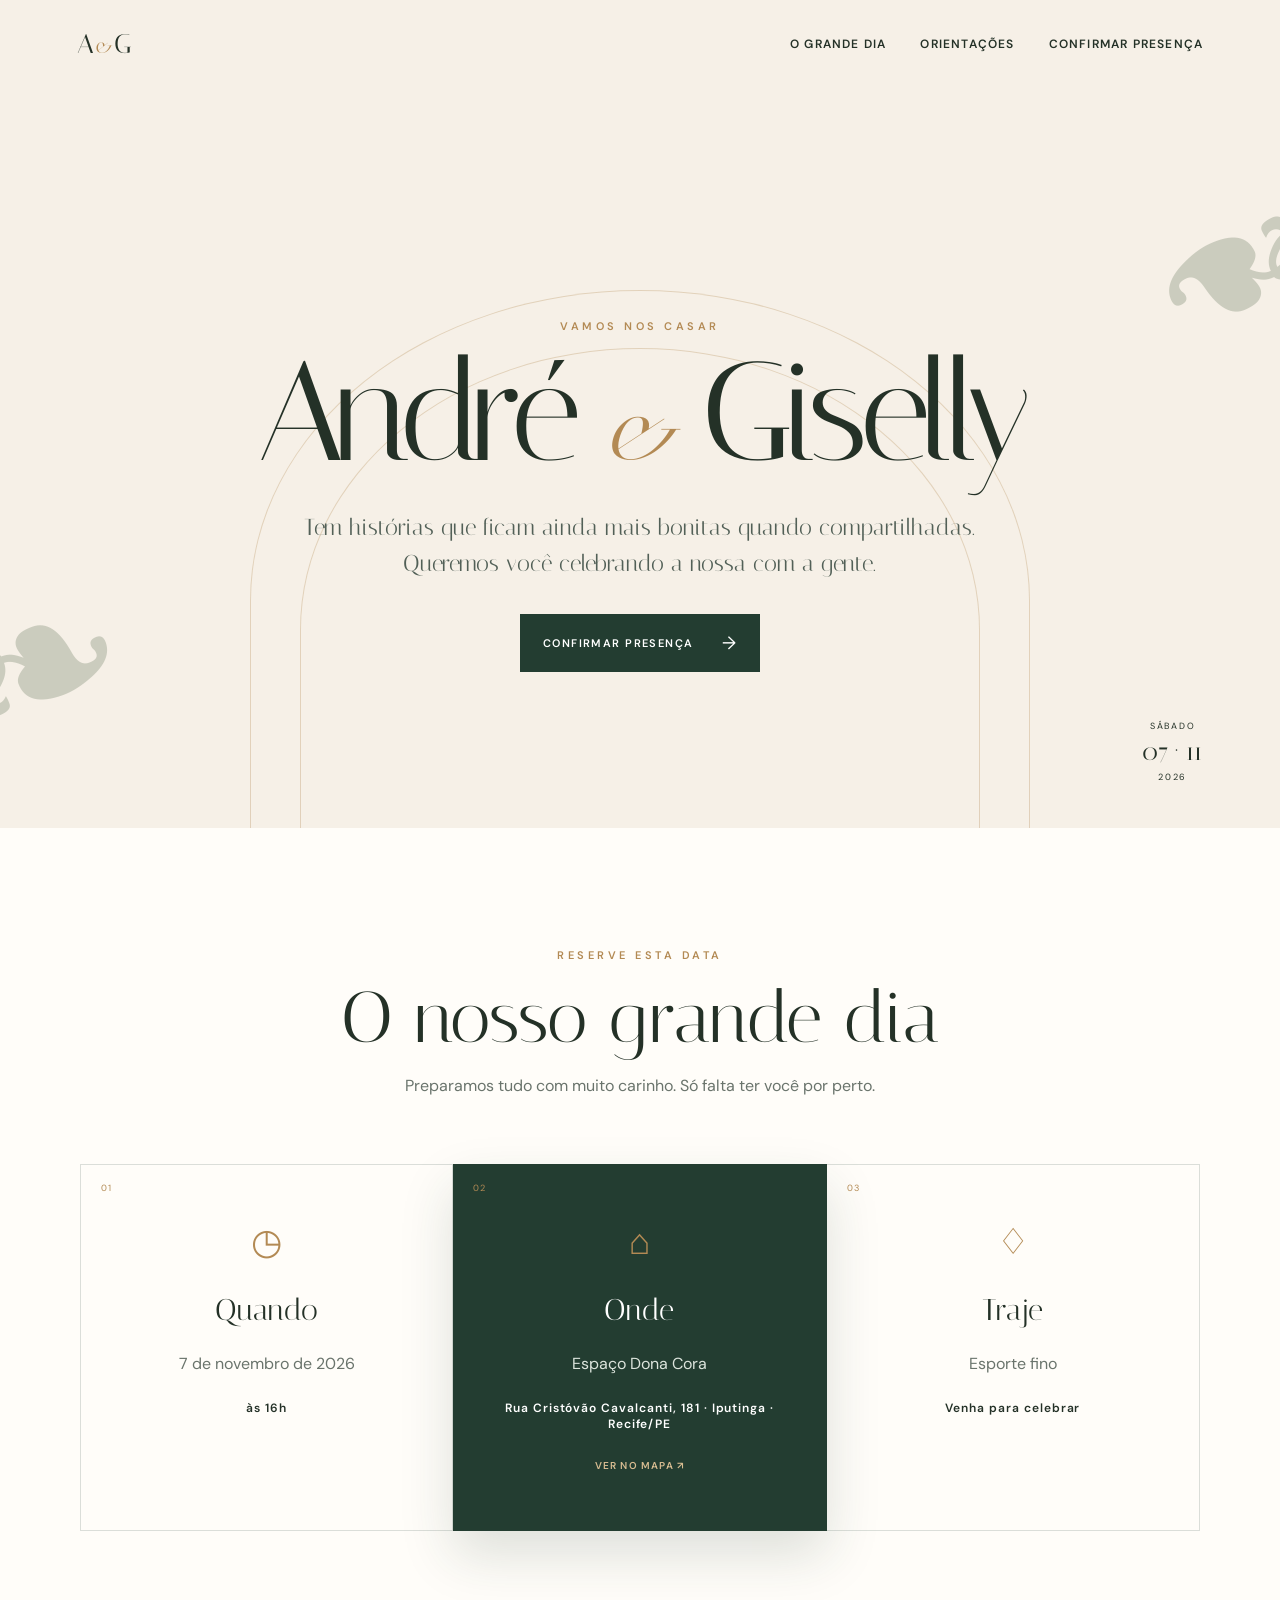
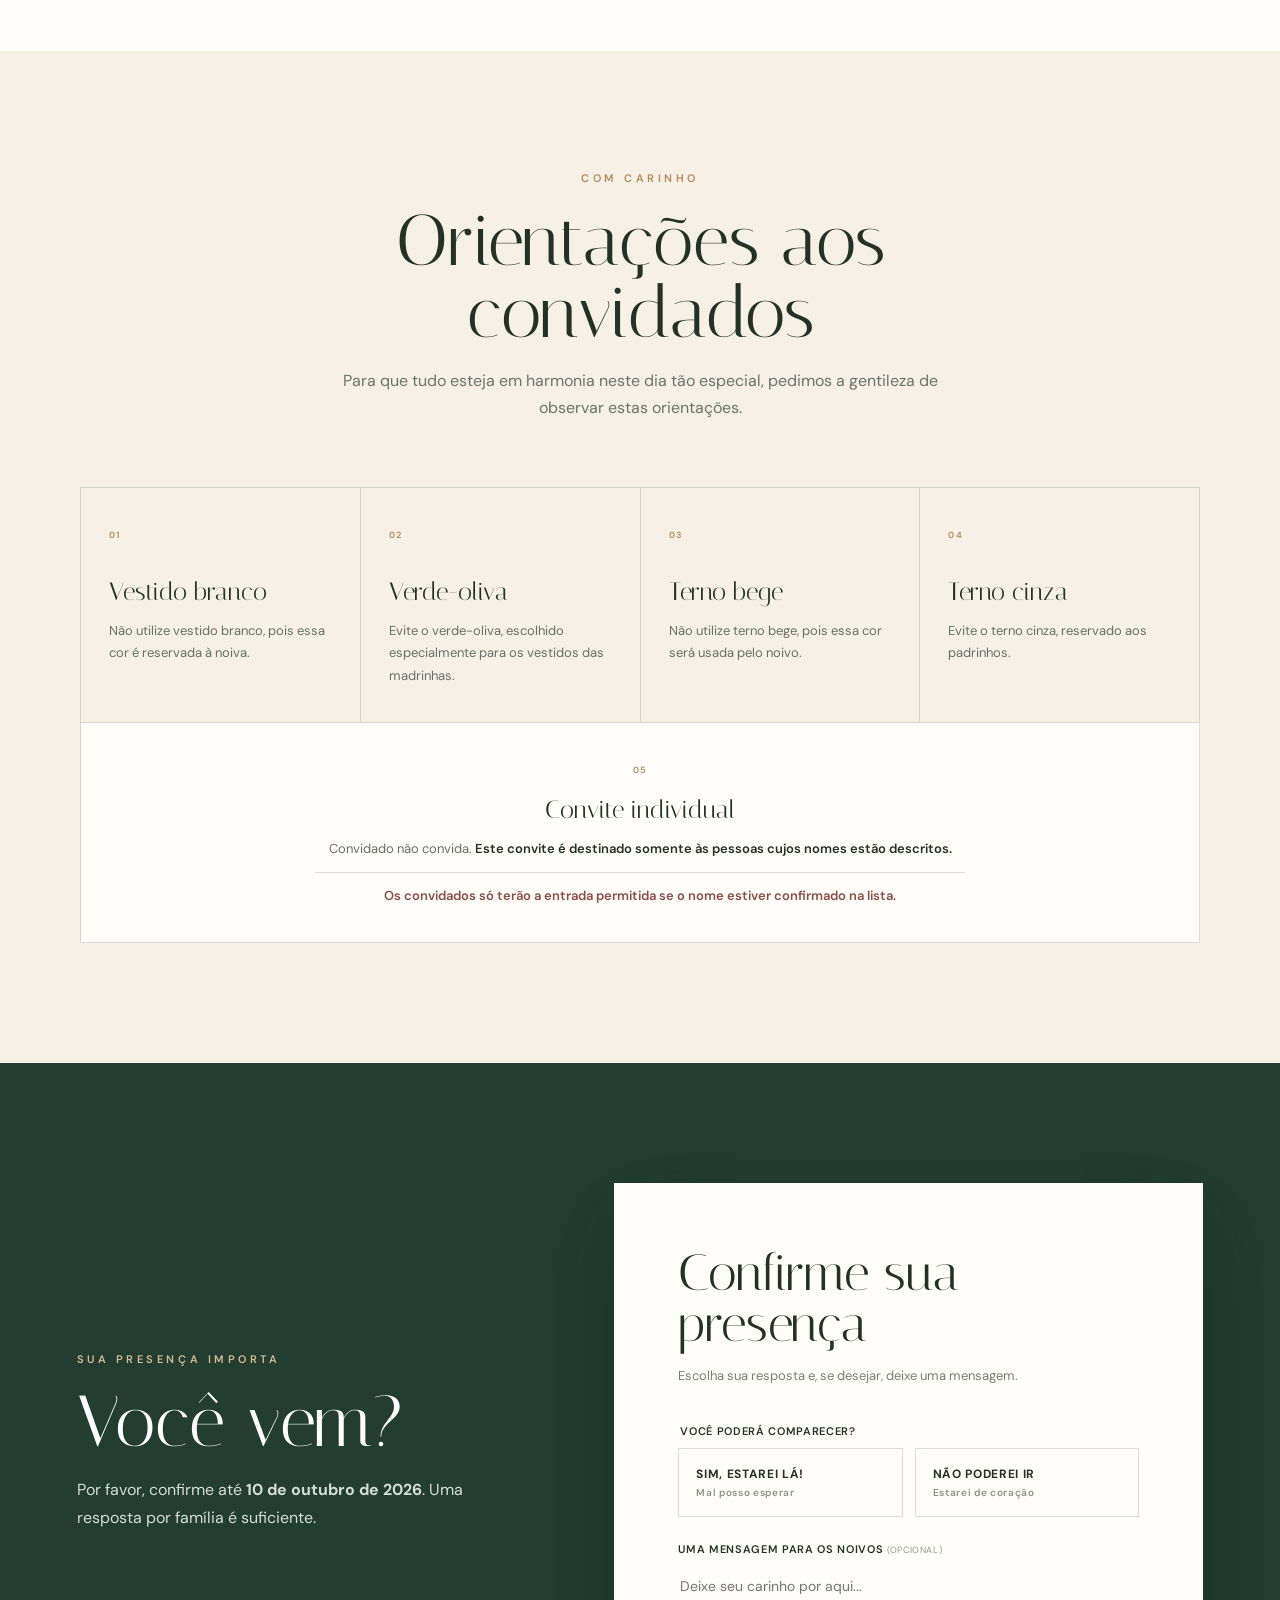
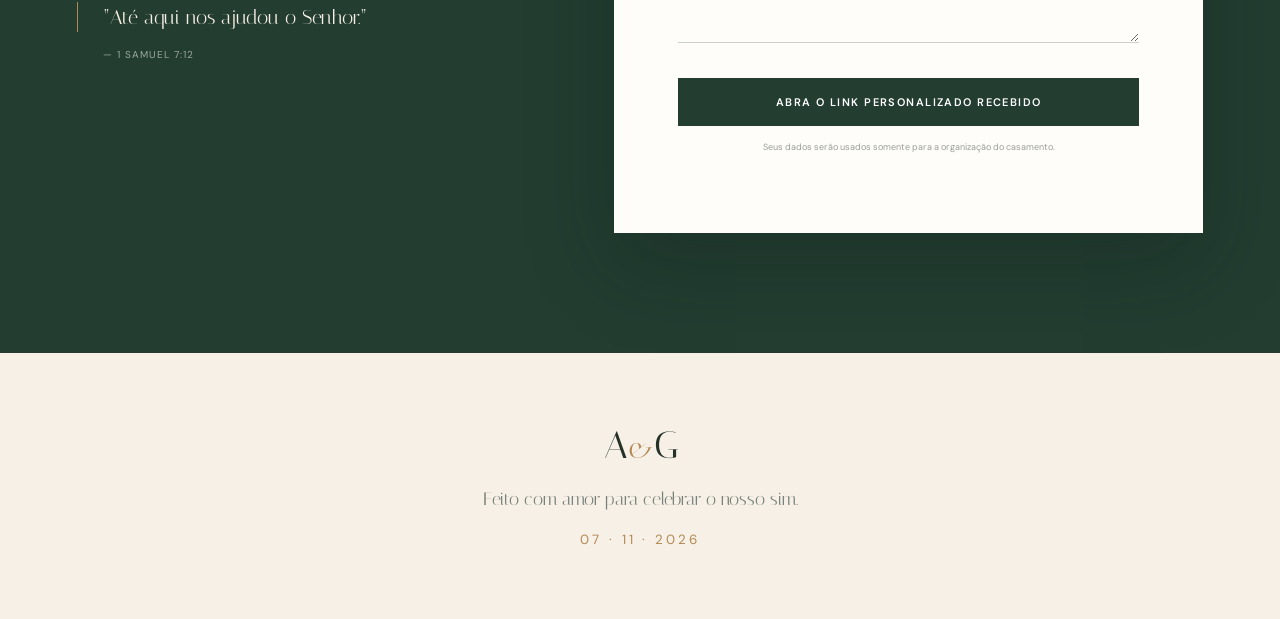
==== commit 088579e0: "Atualiza prazo de confirmação para outubro" ====
--- a/index.html
+++ b/index.html
@@ -123,7 +123,7 @@
         <div class="rsvp-copy reveal">
           <p class="eyebrow light">Sua presença importa</p>
           <h2>Você vem?</h2>
-          <p>Por favor, confirme até <strong id="prazo">20 de setembro de 2026</strong>. Uma resposta por família é suficiente.</p>
+          <p>Por favor, confirme até <strong id="prazo">10 de outubro de 2026</strong>. Uma resposta por família é suficiente.</p>
           <blockquote>“Até aqui nos ajudou o Senhor.”</blockquote>
           <span>— 1 Samuel 7:12</span>
         </div>
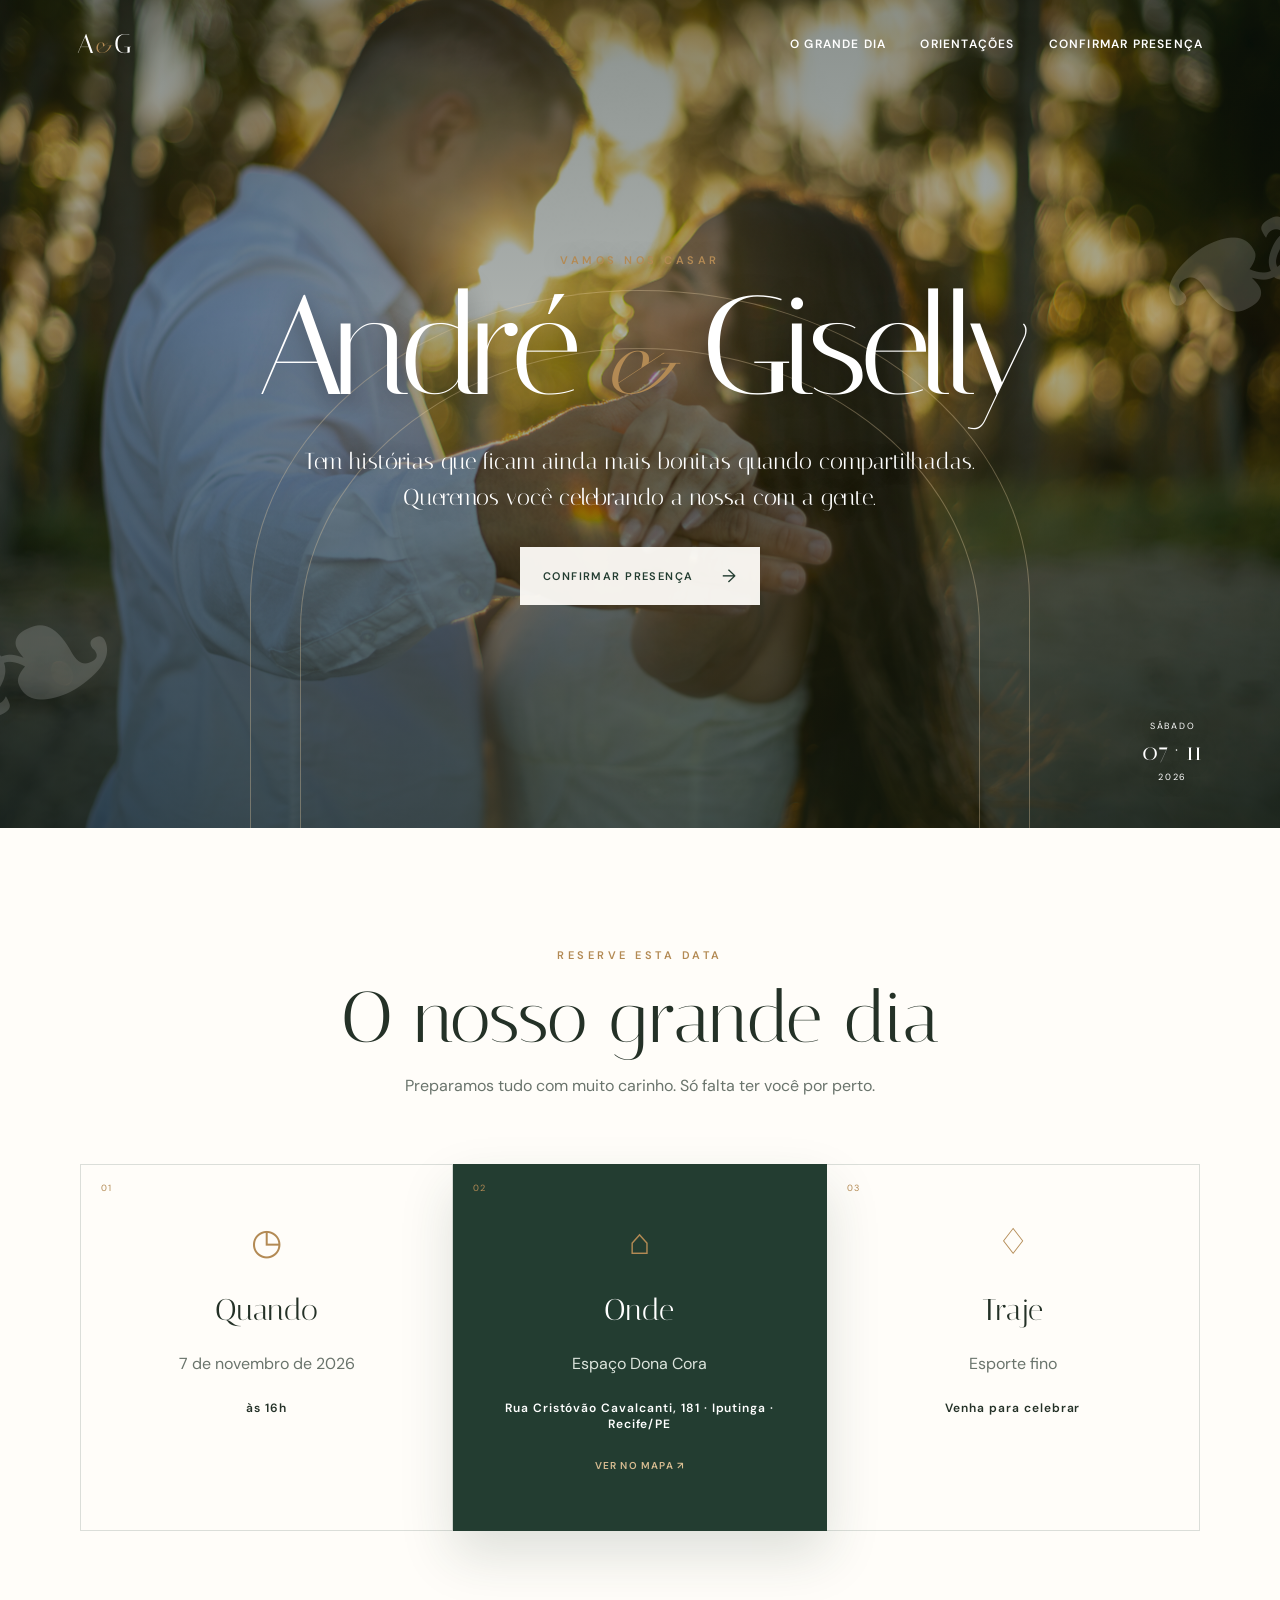
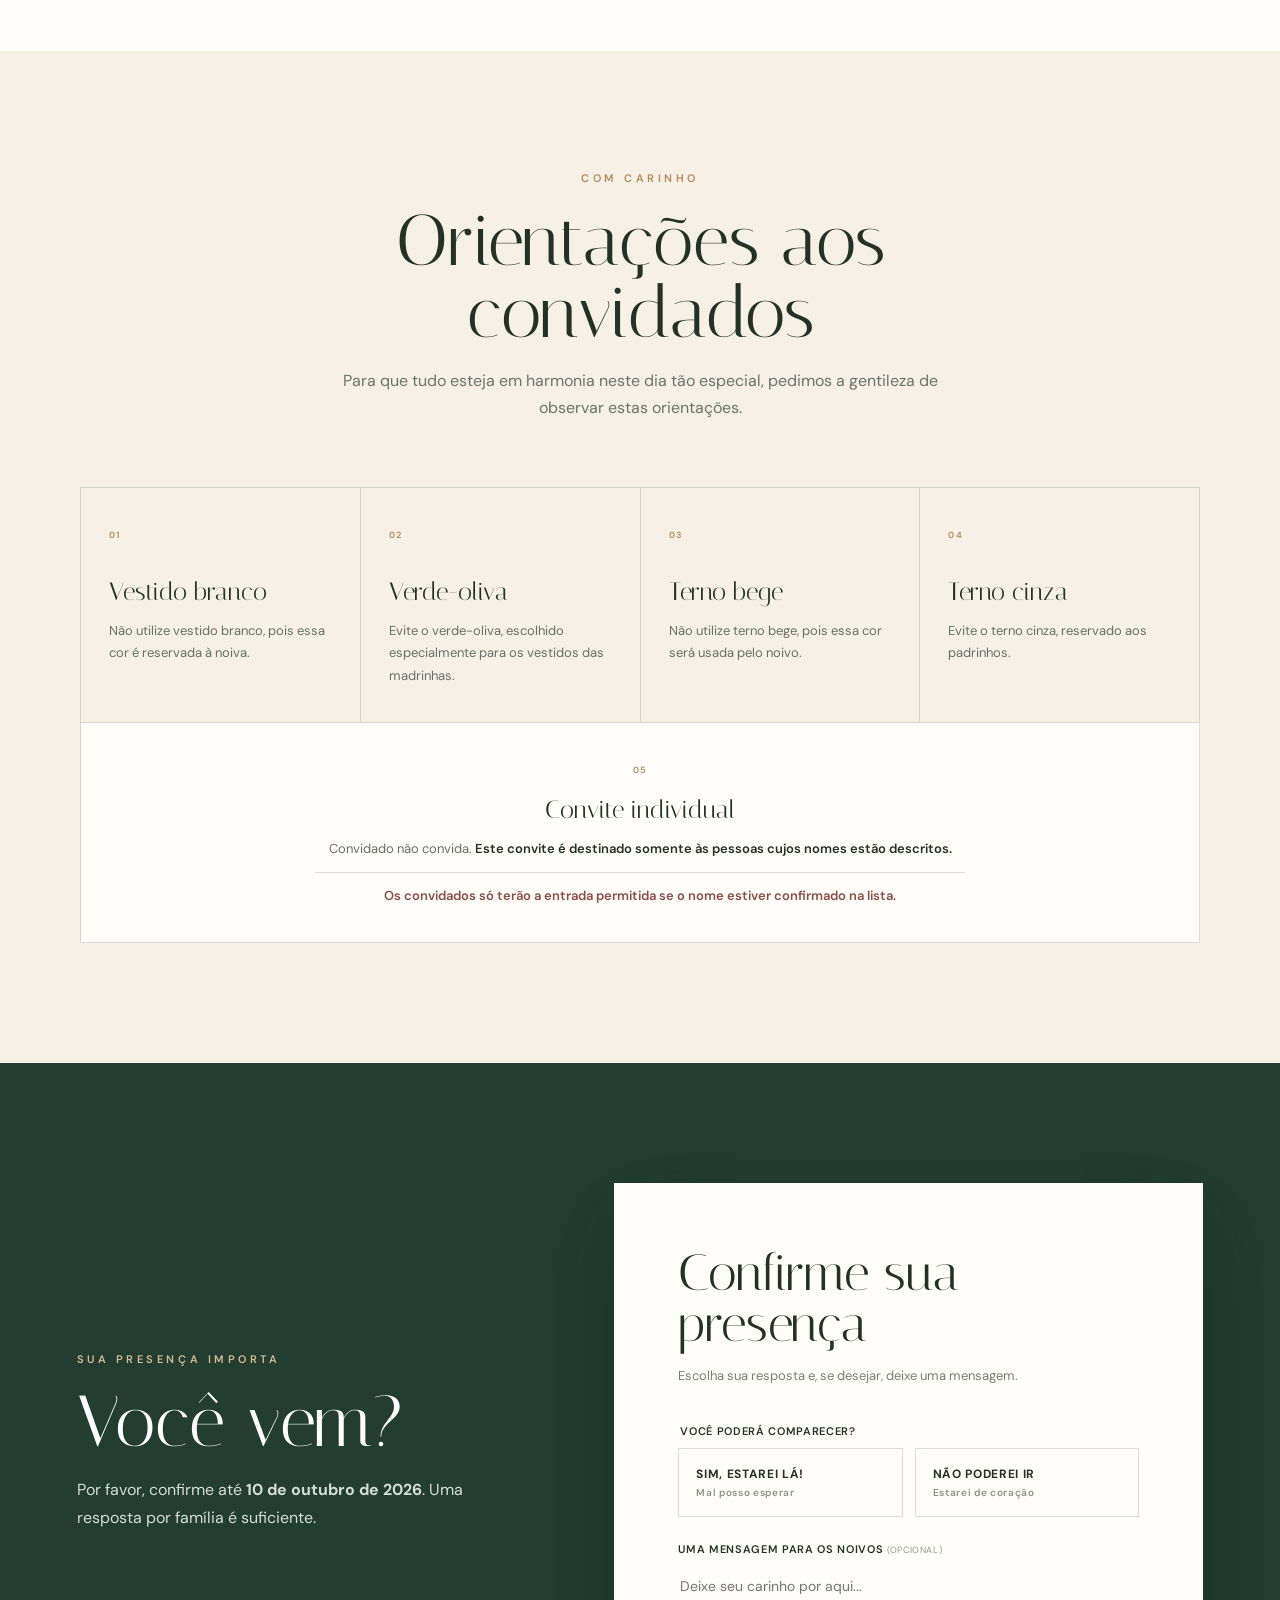
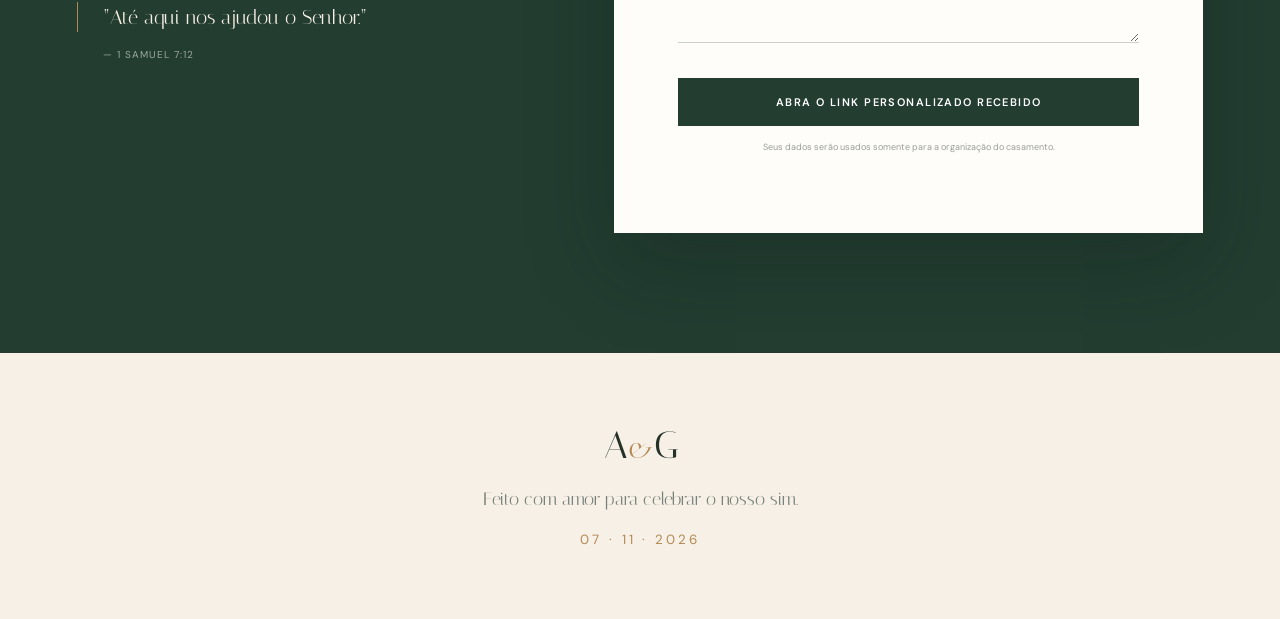
==== commit 1d10b0f2: "Adiciona foto do casal à capa do convite" ====
--- a/index.html
+++ b/index.html
@@ -9,7 +9,7 @@
     <link rel="preconnect" href="https://fonts.googleapis.com" />
     <link rel="preconnect" href="https://fonts.gstatic.com" crossorigin />
     <link href="https://fonts.googleapis.com/css2?family=DM+Sans:wght@400;500;600&family=Italiana&display=swap" rel="stylesheet" />
-    <link rel="stylesheet" href="styles.css?v=20260821-5" />
+    <link rel="stylesheet" href="styles.css?v=20260926-1" />
   </head>
   <body>
     <header class="hero" id="inicio">
--- a/styles.css
+++ b/styles.css
@@ -17,7 +17,8 @@
 a { color: inherit; }
 .hidden { display: none !important; }
 
-.hero { min-height: 92vh; position: relative; overflow: hidden; display: grid; place-items: center; padding: 120px 6vw 90px; background: var(--cream); }
+.hero { min-height: 92vh; position: relative; isolation: isolate; overflow: hidden; display: grid; place-items: center; padding: 120px 6vw 90px; color: white; background: #263b30 url("foto-andre-giselly.jpg") center 42% / cover no-repeat; }
+.hero::before { content: ""; position: absolute; z-index: 0; inset: 0; background: linear-gradient(180deg, rgba(10, 24, 17, .48), rgba(10, 24, 17, .34) 38%, rgba(10, 24, 17, .62)); pointer-events: none; }
 .nav { position: absolute; z-index: 4; top: 0; left: 0; width: 100%; padding: 28px 6vw; display: flex; align-items: center; justify-content: space-between; }
 .monogram { font-family: var(--serif); font-size: 27px; text-decoration: none; letter-spacing: -.08em; }
 .monogram span { color: var(--gold); font-size: .7em; margin: 0 4px; }
@@ -25,26 +26,28 @@
 .nav-links a { font-size: 12px; font-weight: 600; letter-spacing: .1em; text-decoration: none; text-transform: uppercase; }
 .nav-links a:hover { color: var(--gold); }
 
-.hero-content { z-index: 2; text-align: center; max-width: 900px; }
+.hero-content { z-index: 2; text-align: center; max-width: 900px; text-shadow: 0 2px 24px rgba(0, 0, 0, .34); }
 .eyebrow { margin: 0 0 20px; color: var(--gold); font-size: 11px; font-weight: 600; letter-spacing: .32em; text-transform: uppercase; }
 .hero h1 { margin: 0; font-family: var(--serif); font-size: clamp(72px, 11vw, 150px); font-weight: 400; letter-spacing: -.06em; line-height: .85; }
 .hero h1 i { color: var(--gold); font-size: .55em; font-weight: 400; }
-.guest-highlight { width: min(620px, 100%); margin: 30px auto -12px; padding: 22px 28px; border-top: 1px solid var(--gold); border-bottom: 1px solid var(--gold); background: rgba(255, 253, 249, .72); }
-.guest-highlight span, .guest-highlight small { display: block; color: #68736a; font-size: 9px; font-weight: 600; letter-spacing: .18em; text-transform: uppercase; }
-.guest-highlight strong { display: block; margin: 9px 0 8px; color: var(--forest); font: 400 clamp(28px, 4vw, 45px)/1.12 var(--serif); }
-.intro { margin: 38px auto 32px; color: #526057; font-family: var(--serif); font-size: clamp(18px, 2vw, 23px); line-height: 1.55; }
+.guest-highlight { width: min(620px, 100%); margin: 30px auto -12px; padding: 22px 28px; border-top: 1px solid #d7bc91; border-bottom: 1px solid #d7bc91; background: rgba(20, 37, 29, .62); backdrop-filter: blur(5px); }
+.guest-highlight span, .guest-highlight small { display: block; color: #f2e8d9; font-size: 9px; font-weight: 600; letter-spacing: .18em; text-transform: uppercase; }
+.guest-highlight strong { display: block; margin: 9px 0 8px; color: white; font: 400 clamp(28px, 4vw, 45px)/1.12 var(--serif); }
+.intro { margin: 38px auto 32px; color: white; font-family: var(--serif); font-size: clamp(18px, 2vw, 23px); line-height: 1.55; }
 .button { border: 0; cursor: pointer; display: inline-flex; justify-content: center; align-items: center; gap: 28px; padding: 17px 23px; font: 600 11px var(--sans); letter-spacing: .13em; text-decoration: none; text-transform: uppercase; transition: .25s ease; }
 .button-primary, .button-submit { color: white; background: var(--forest); }
+.hero .button-primary { color: var(--forest); background: rgba(255, 253, 249, .94); text-shadow: none; }
 .button:hover { transform: translateY(-2px); background: var(--gold); }
 .button span { font-size: 18px; font-weight: 400; }
 
-.hero-art .arch { position: absolute; border: 1px solid rgba(179, 138, 84, .3); border-bottom: 0; border-radius: 50% 50% 0 0; }
+.hero-art { position: absolute; z-index: 1; inset: 0; pointer-events: none; }
+.hero-art .arch { position: absolute; border: 1px solid rgba(232, 205, 164, .35); border-bottom: 0; border-radius: 50% 50% 0 0; }
 .arch-one { width: min(70vw, 780px); height: 75%; left: 50%; bottom: -10%; transform: translateX(-50%); }
 .arch-two { width: min(61vw, 680px); height: 68%; left: 50%; bottom: -10%; transform: translateX(-50%); }
-.botanical { position: absolute; color: rgba(111, 128, 104, .32); font-size: 210px; font-family: serif; }
+.botanical { position: absolute; color: rgba(255, 255, 255, .16); font-size: 210px; font-family: serif; }
 .botanical-one { left: -50px; bottom: 5%; transform: rotate(-20deg); }
 .botanical-two { right: -45px; top: 18%; transform: rotate(155deg); }
-.hero-date { position: absolute; right: 6vw; bottom: 45px; display: grid; text-align: center; text-transform: uppercase; }
+.hero-date { position: absolute; z-index: 2; right: 6vw; bottom: 45px; display: grid; text-align: center; text-transform: uppercase; text-shadow: 0 2px 16px rgba(0, 0, 0, .55); }
 .hero-date span { font-size: 9px; letter-spacing: .2em; }
 .hero-date strong { padding: 5px 0; font-family: var(--serif); font-size: 25px; font-weight: 400; }
 
@@ -121,8 +124,8 @@
   .nav { padding: 20px 22px; }
   .nav-links { gap: 0; }
   .nav-links a:not(:last-child) { display: none; }
-  .nav-links a:last-child { display: block; padding: 11px 13px; border: 1px solid var(--forest); font-size: 9px; }
-  .hero { min-height: 780px; padding: 105px 22px 100px; }
+  .nav-links a:last-child { display: block; padding: 11px 13px; border: 1px solid rgba(255, 255, 255, .82); font-size: 9px; }
+  .hero { min-height: 780px; padding: 105px 22px 100px; background-position: 48% center; }
   .hero h1 { font-size: clamp(65px, 22vw, 100px); }
   .hero h1 span { display: block; }
   .hero h1 i { display: block; margin: 8px; }
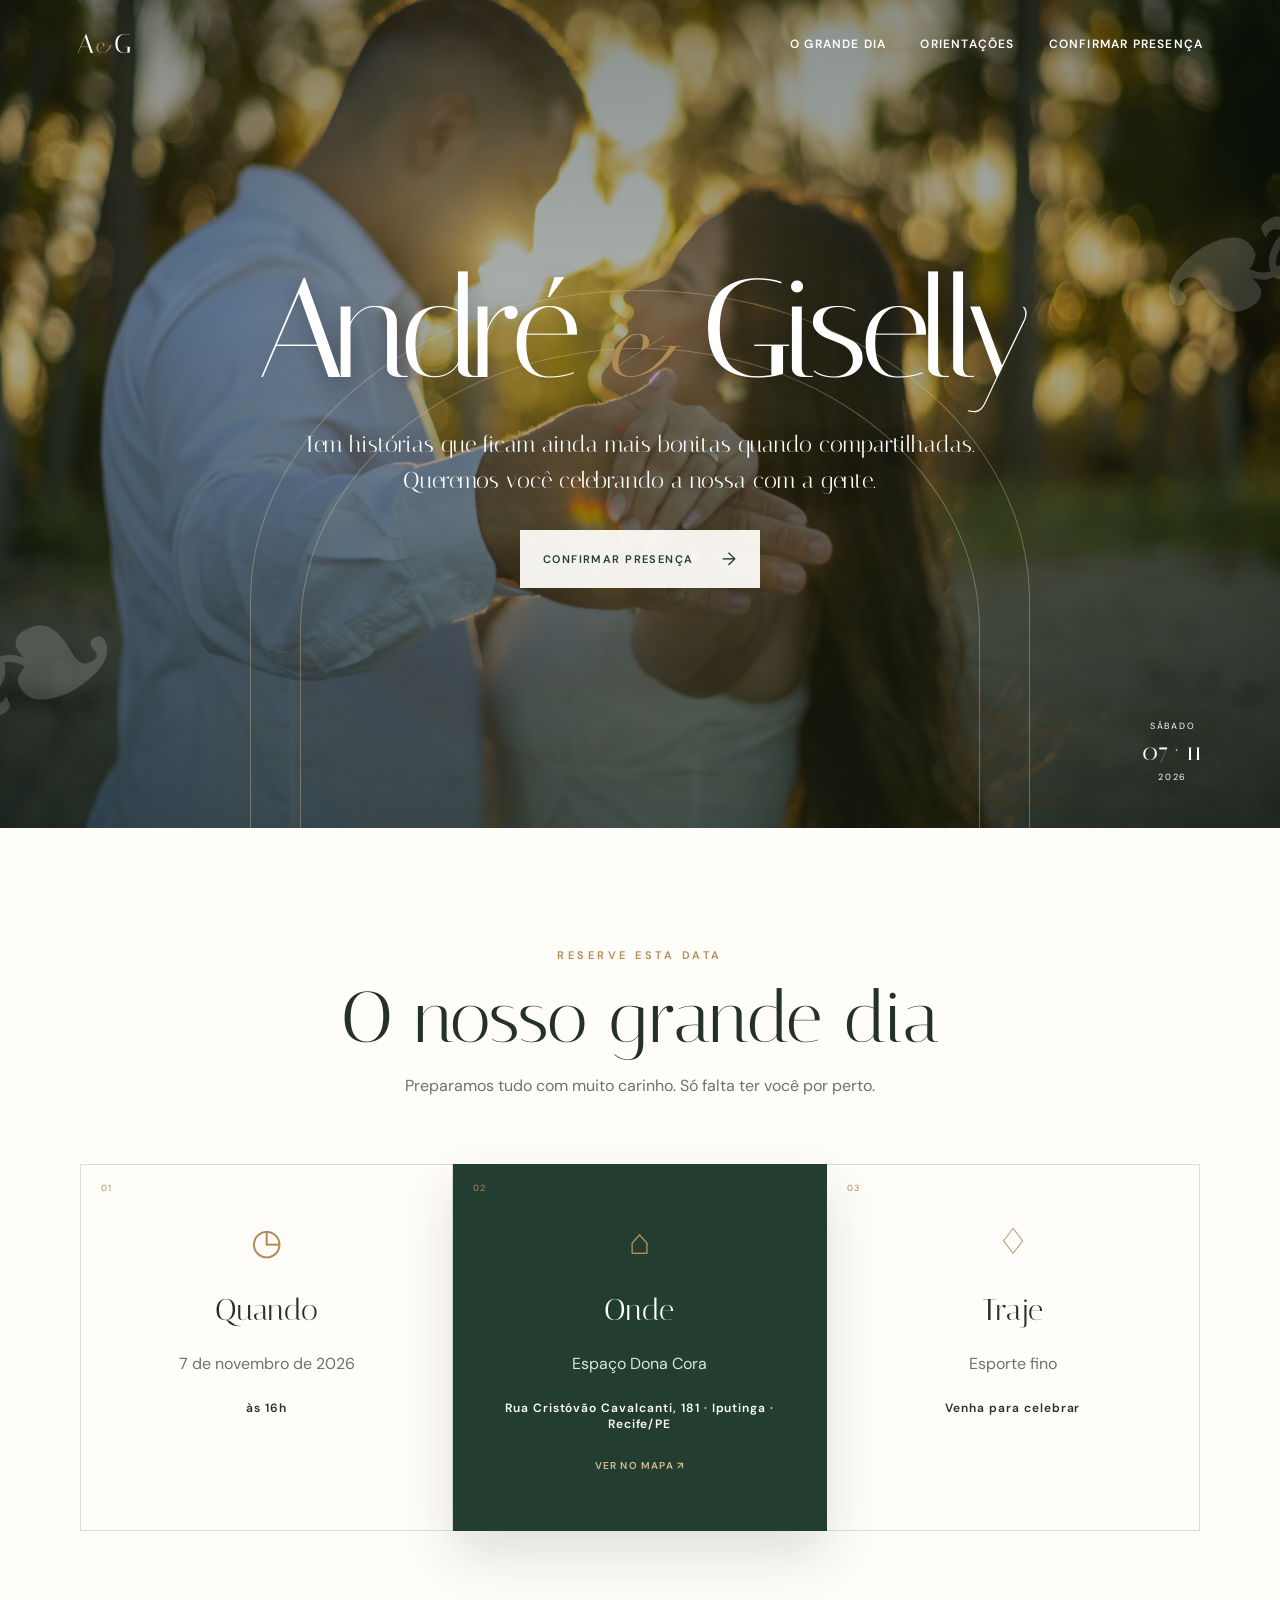
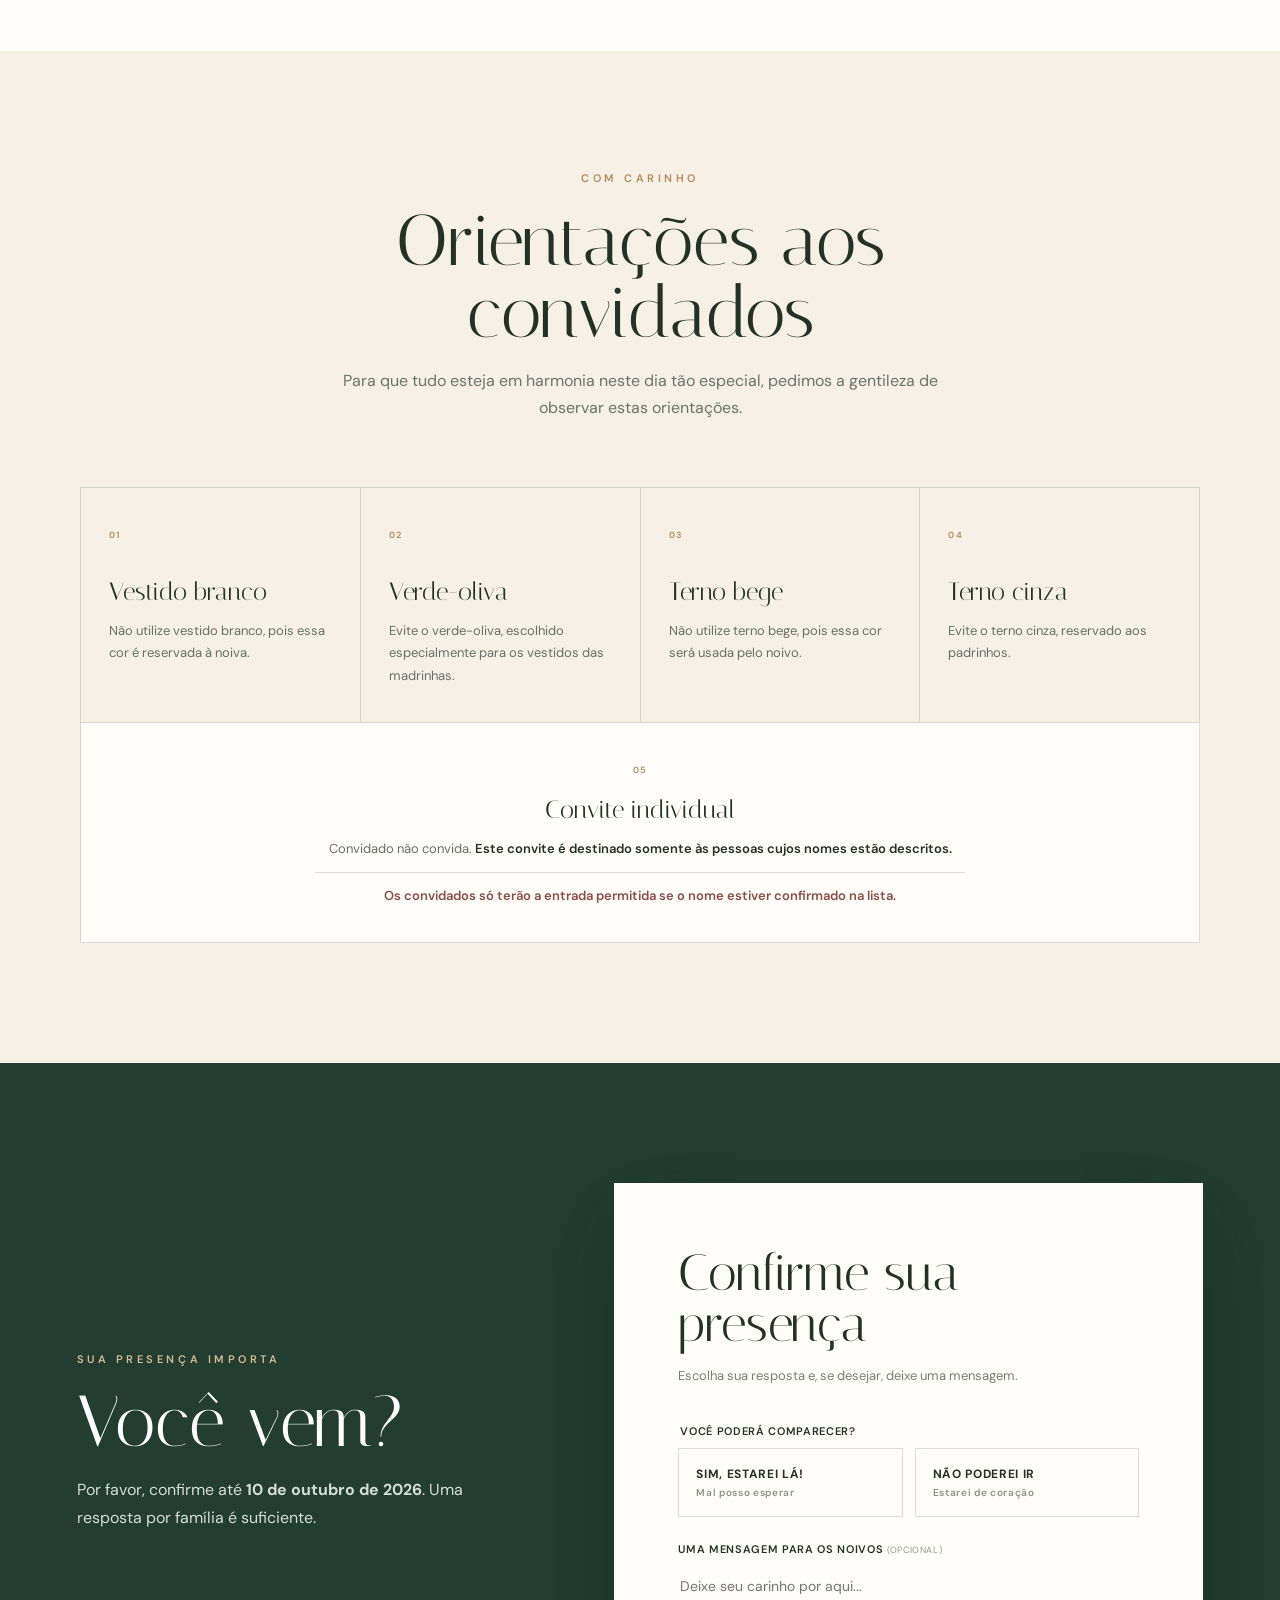
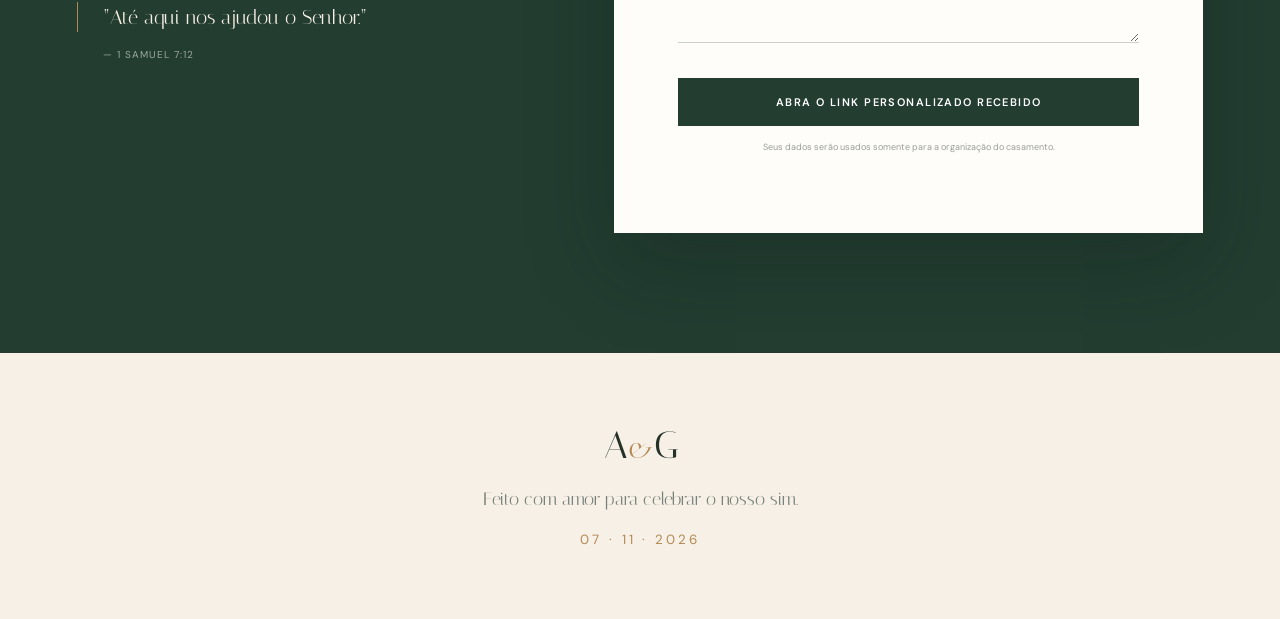
==== commit 134be9fd: "Remove texto acima dos nomes" ====
--- a/index.html
+++ b/index.html
@@ -30,7 +30,6 @@
       </div>
 
       <div class="hero-content reveal">
-        <p class="eyebrow">Vamos nos casar</p>
         <h1><span id="nome-noiva">André</span> <i>&</i> <span id="nome-noivo">Giselly</span></h1>
         <div class="guest-highlight hidden" id="guest-highlight">
           <span>Convidamos com carinho</span>
